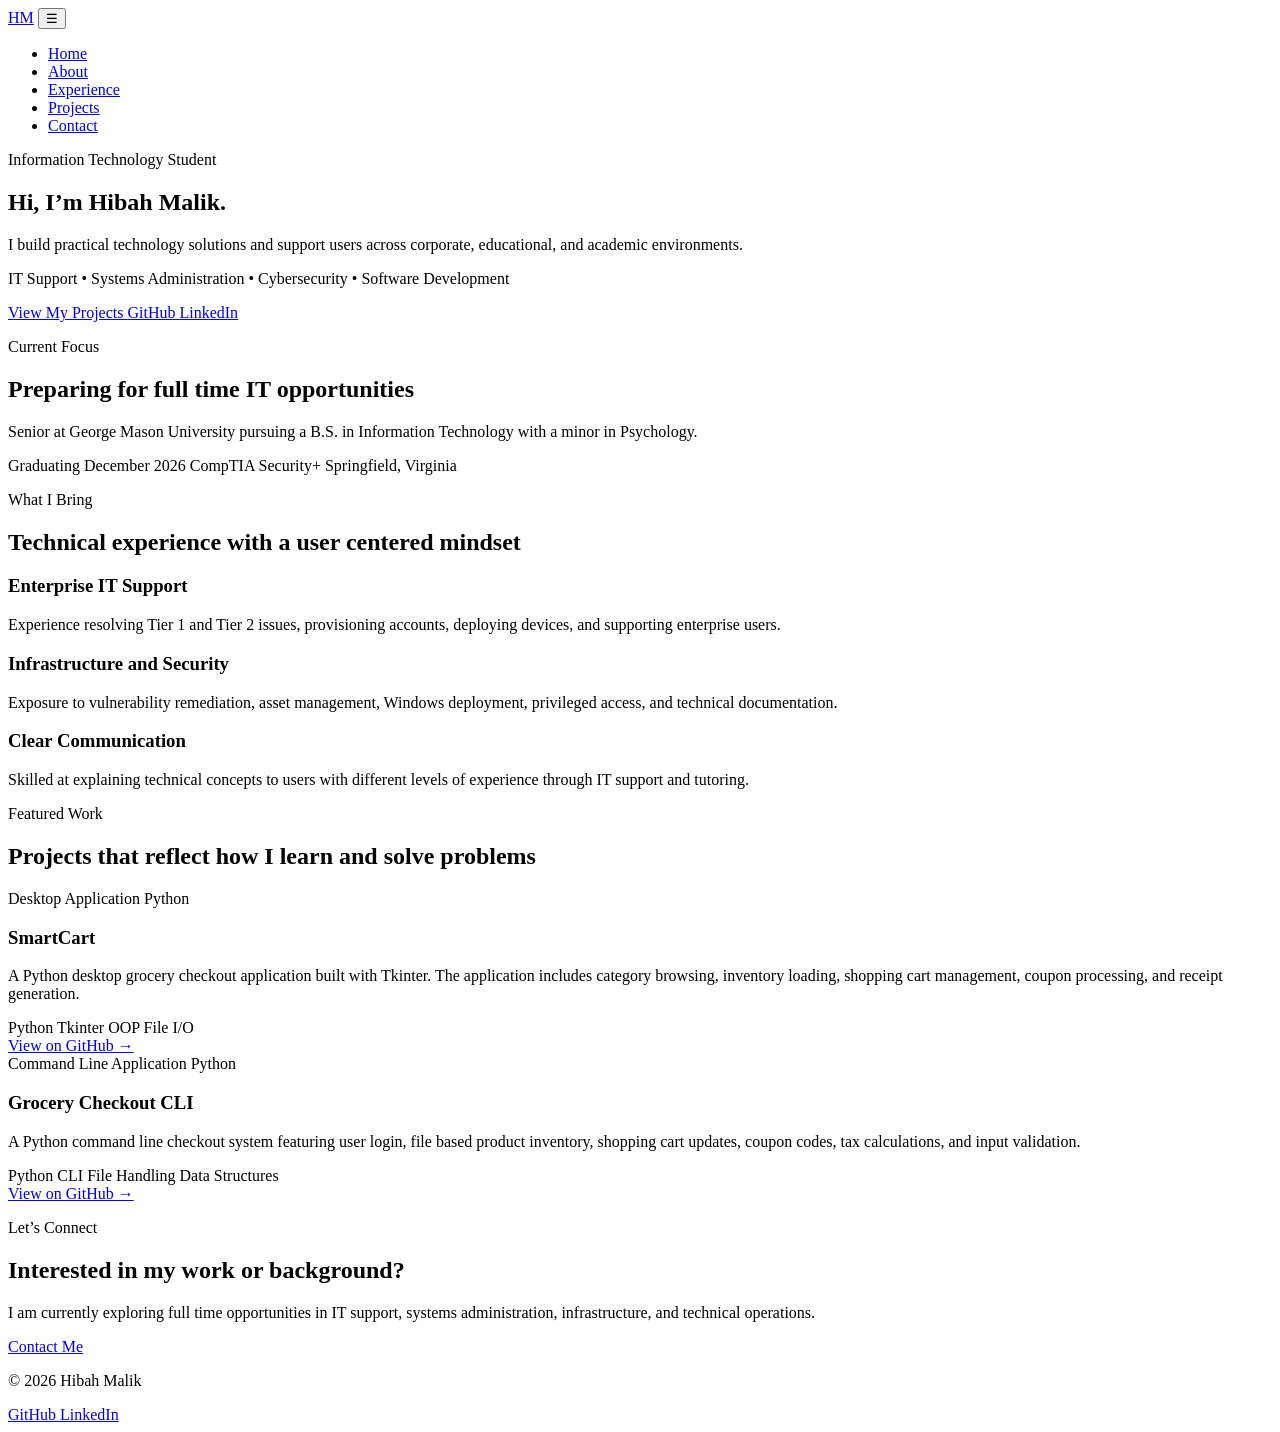
==== index.html @ ca3e83cf "Complete portfolio homepage" ====
<!DOCTYPE html>
<html lang="en">
<head>
  <meta charset="UTF-8">
  <meta name="viewport" content="width=device-width, initial-scale=1.0">

  <meta
    name="description"
    content="Hibah Malik's information technology portfolio featuring IT support, infrastructure, cybersecurity, and software development projects."
  >

  <title>Hibah Malik | IT Portfolio</title>

  <link rel="stylesheet" href="style.css">
</head>

<body>
  <header class="site-header">
    <nav class="navbar">
      <a class="logo" href="index.html">HM</a>

      <button
        class="menu-toggle"
        type="button"
        aria-label="Open navigation menu"
        aria-expanded="false"
      >
        ☰
      </button>

      <ul class="nav-links">
        <li><a class="active" href="index.html">Home</a></li>
        <li><a href="about.html">About</a></li>
        <li><a href="experience.html">Experience</a></li>
        <li><a href="projects.html">Projects</a></li>
        <li><a href="contact.html">Contact</a></li>
      </ul>
    </nav>
  </header>

  <main>
    <section class="hero">
      <div class="hero-content">
        <p class="eyebrow">Information Technology Student</p>

        <h1>Hi, I’m Hibah Malik.</h1>

        <p class="hero-summary">
          I build practical technology solutions and support users across
          corporate, educational, and academic environments.
        </p>

        <p class="hero-focus">
          IT Support • Systems Administration • Cybersecurity • Software Development
        </p>

        <div class="hero-actions">
          <a class="button primary-button" href="projects.html">
            View My Projects
          </a>

          <a
            class="button secondary-button"
            href="https://github.com/hibah-malik"
            target="_blank"
            rel="noopener noreferrer"
          >
            GitHub
          </a>

          <a
            class="button secondary-button"
            href="https://www.linkedin.com/in/hibahmalik"
            target="_blank"
            rel="noopener noreferrer"
          >
            LinkedIn
          </a>
        </div>
      </div>

      <div class="hero-card">
        <p class="card-label">Current Focus</p>

        <h2>Preparing for full time IT opportunities</h2>

        <p>
          Senior at George Mason University pursuing a B.S. in Information
          Technology with a minor in Psychology.
        </p>

        <div class="quick-details">
          <span>Graduating December 2026</span>
          <span>CompTIA Security+</span>
          <span>Springfield, Virginia</span>
        </div>
      </div>
    </section>

    <section class="section">
      <div class="section-heading">
        <p class="eyebrow">What I Bring</p>
        <h2>Technical experience with a user centered mindset</h2>
      </div>

      <div class="feature-grid">
        <article class="feature-card">
          <h3>Enterprise IT Support</h3>

          <p>
            Experience resolving Tier 1 and Tier 2 issues, provisioning
            accounts, deploying devices, and supporting enterprise users.
          </p>
        </article>

        <article class="feature-card">
          <h3>Infrastructure and Security</h3>

          <p>
            Exposure to vulnerability remediation, asset management, Windows
            deployment, privileged access, and technical documentation.
          </p>
        </article>

        <article class="feature-card">
          <h3>Clear Communication</h3>

          <p>
            Skilled at explaining technical concepts to users with different
            levels of experience through IT support and tutoring.
          </p>
        </article>
      </div>
    </section>

    <section class="section featured-projects-section">
      <div class="section-heading">
        <p class="eyebrow">Featured Work</p>

        <h2>Projects that reflect how I learn and solve problems</h2>
      </div>

      <div class="project-grid">
        <article class="project-card">
          <div class="project-card-header">
            <span class="project-type">Desktop Application</span>
            <span class="project-year">Python</span>
          </div>

          <h3>SmartCart</h3>

          <p>
            A Python desktop grocery checkout application built with Tkinter.
            The application includes category browsing, inventory loading,
            shopping cart management, coupon processing, and receipt generation.
          </p>

          <div class="project-tags">
            <span>Python</span>
            <span>Tkinter</span>
            <span>OOP</span>
            <span>File I/O</span>
          </div>

          <div class="project-links">
            <a
              class="text-link"
              href="https://github.com/hibah-malik/python-grocery-checkout-gui"
              target="_blank"
              rel="noopener noreferrer"
            >
              View on GitHub →
            </a>
          </div>
        </article>

        <article class="project-card">
          <div class="project-card-header">
            <span class="project-type">Command Line Application</span>
            <span class="project-year">Python</span>
          </div>

          <h3>Grocery Checkout CLI</h3>

          <p>
            A Python command line checkout system featuring user login,
            file based product inventory, shopping cart updates, coupon codes,
            tax calculations, and input validation.
          </p>

          <div class="project-tags">
            <span>Python</span>
            <span>CLI</span>
            <span>File Handling</span>
            <span>Data Structures</span>
          </div>

          <div class="project-links">
            <a
              class="text-link"
              href="https://github.com/hibah-malik/python-grocery-checkout"
              target="_blank"
              rel="noopener noreferrer"
            >
              View on GitHub →
            </a>
          </div>
        </article>
      </div>
    </section>

    <section class="section callout-section">
      <div>
        <p class="eyebrow">Let’s Connect</p>

        <h2>Interested in my work or background?</h2>

        <p>
          I am currently exploring full time opportunities in IT support,
          systems administration, infrastructure, and technical operations.
        </p>
      </div>

      <a class="button primary-button" href="contact.html">
        Contact Me
      </a>
    </section>
  </main>

  <footer class="site-footer">
    <p>© <span id="current-year"></span> Hibah Malik</p>

    <div class="footer-links">
      <a
        href="https://github.com/hibah-malik"
        target="_blank"
        rel="noopener noreferrer"
      >
        GitHub
      </a>

      <a
        href="https://www.linkedin.com/in/hibahmalik"
        target="_blank"
        rel="noopener noreferrer"
      >
        LinkedIn
      </a>
    </div>
  </footer>

  <script src="script.js"></script>
</body>
</html>
---- style.css ----
.project-grid {
  grid-template-columns: repeat(2, minmax(0, 1fr));
}

.project-links {
  display: flex;
  flex-wrap: wrap;
  gap: 18px;
}

@media (max-width: 900px) {
  .project-grid {
    grid-template-columns: 1fr;
  }
}
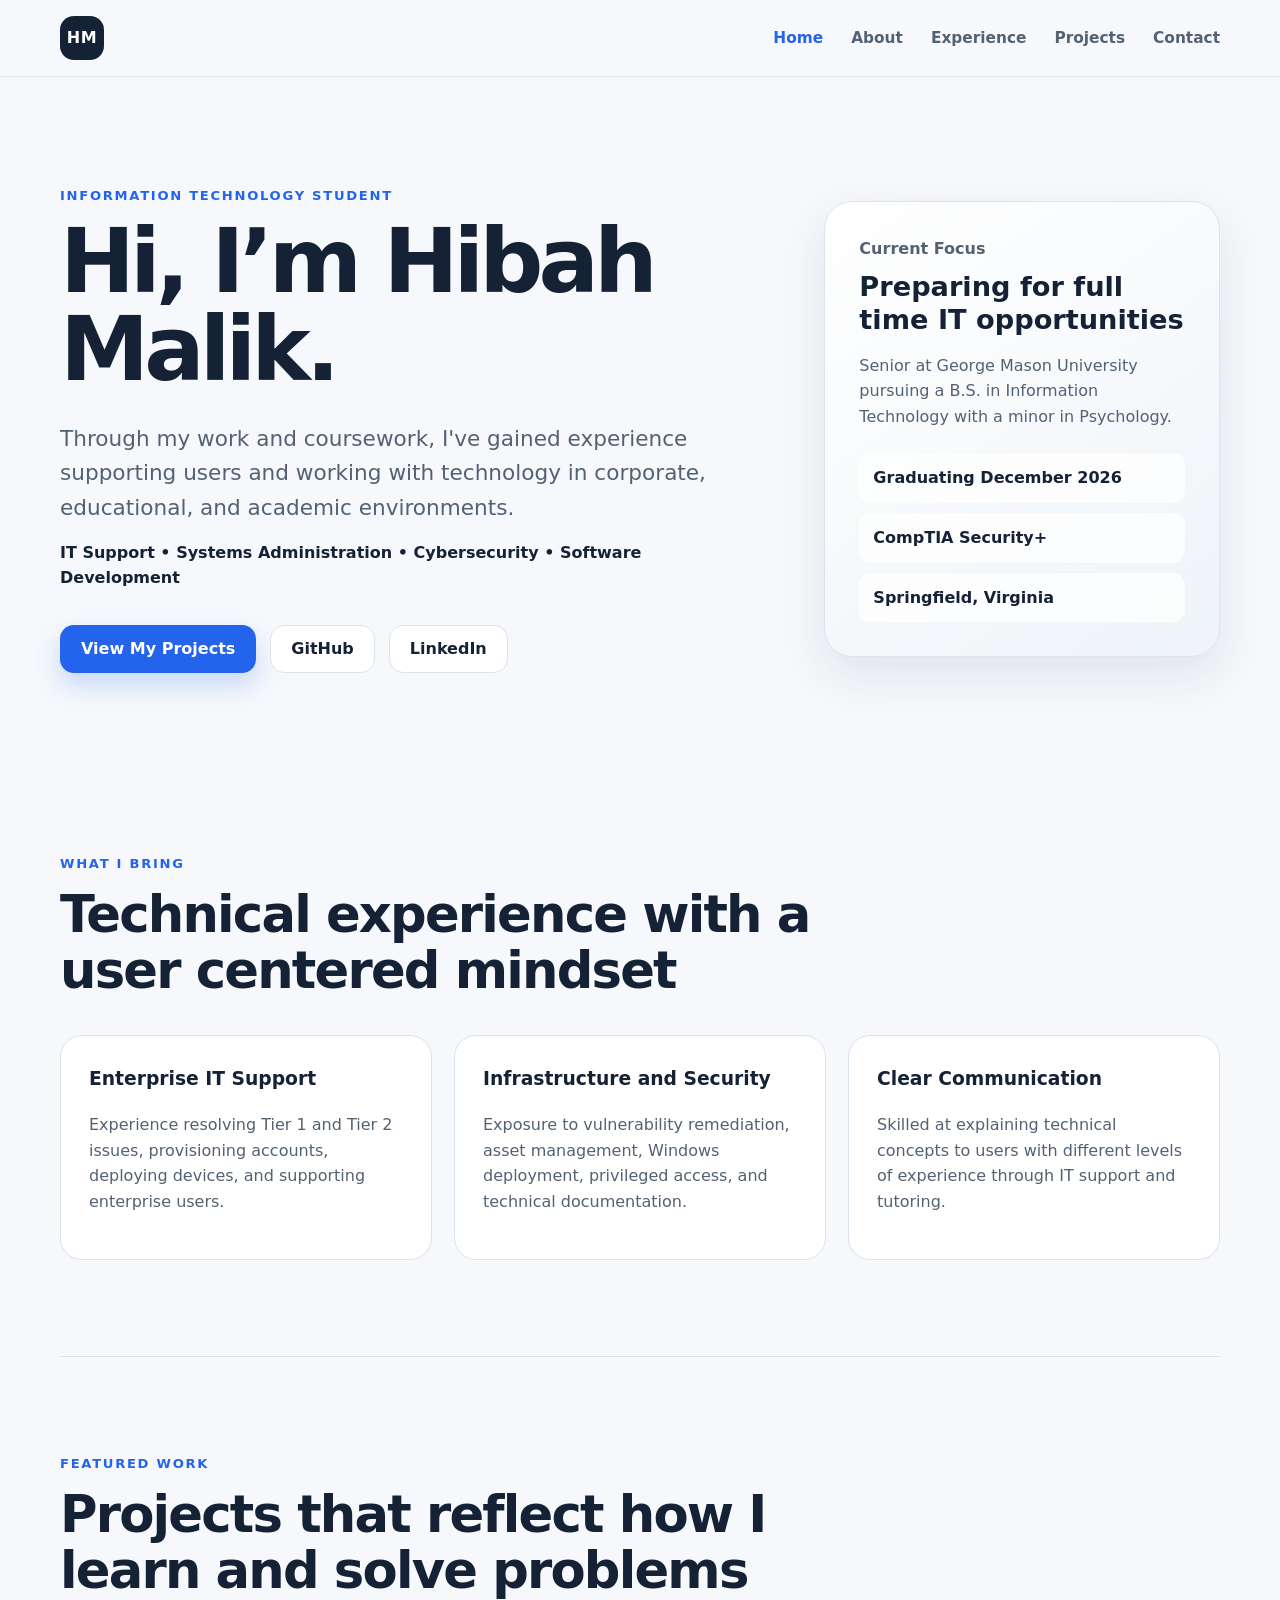
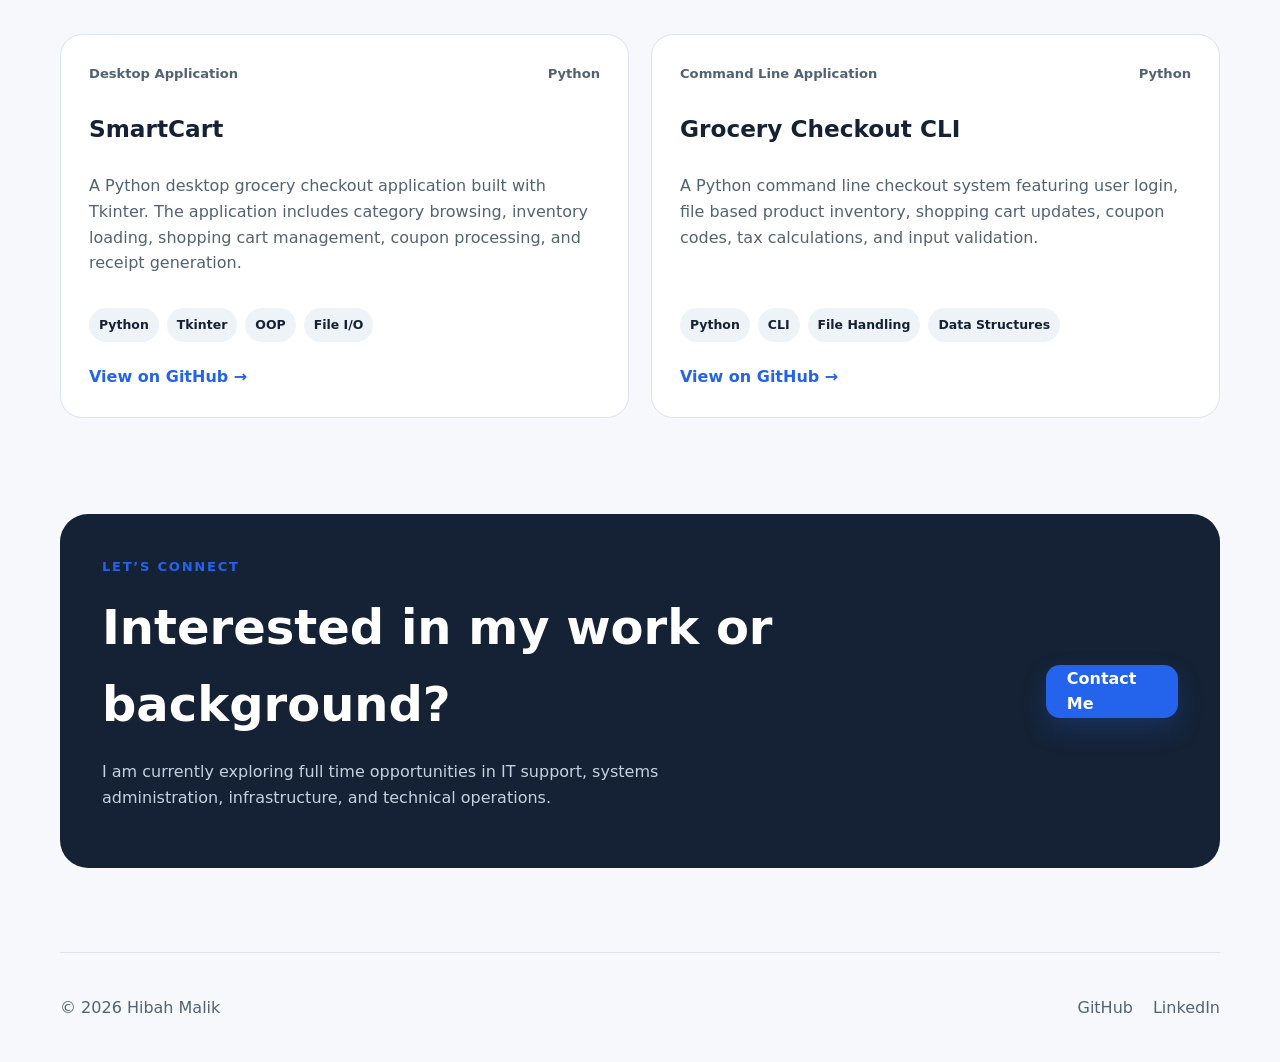
==== commit 789a00f4: "Add contact page" ====
--- a/index.html
+++ b/index.html
@@ -46,8 +46,7 @@
         <h1>Hi, I’m Hibah Malik.</h1>
 
         <p class="hero-summary">
-          I build practical technology solutions and support users across
-          corporate, educational, and academic environments.
+          Through my work and coursework, I've gained experience supporting users and working with technology in corporate, educational, and academic environments.
         </p>
 
         <p class="hero-focus">
--- a/style.css
+++ b/style.css
@@ -1,5 +1,333 @@
+:root {
+  --background: #f6f8fb;
+  --surface: #ffffff;
+  --surface-soft: #eef3f8;
+  --text-primary: #152235;
+  --text-secondary: #536273;
+  --accent: #2463eb;
+  --accent-dark: #1749b8;
+  --border: #dbe3ec;
+  --shadow: 0 18px 45px rgba(31, 50, 81, 0.1);
+  --max-width: 1160px;
+}
+
+* {
+  box-sizing: border-box;
+}
+
+html {
+  scroll-behavior: smooth;
+}
+
+body {
+  margin: 0;
+  background: var(--background);
+  color: var(--text-primary);
+  font-family:
+    Inter,
+    ui-sans-serif,
+    system-ui,
+    -apple-system,
+    BlinkMacSystemFont,
+    "Segoe UI",
+    sans-serif;
+  line-height: 1.6;
+}
+
+a {
+  color: inherit;
+  text-decoration: none;
+}
+
+button,
+a {
+  -webkit-tap-highlight-color: transparent;
+}
+
+.site-header {
+  position: sticky;
+  top: 0;
+  z-index: 1000;
+  background: rgba(246, 248, 251, 0.94);
+  border-bottom: 1px solid rgba(219, 227, 236, 0.8);
+  backdrop-filter: blur(16px);
+}
+
+.navbar {
+  width: min(100% - 32px, var(--max-width));
+  min-height: 76px;
+  margin: 0 auto;
+  display: flex;
+  align-items: center;
+  justify-content: space-between;
+}
+
+.logo {
+  width: 44px;
+  height: 44px;
+  border-radius: 14px;
+  display: grid;
+  place-items: center;
+  background: var(--text-primary);
+  color: white;
+  font-weight: 800;
+  letter-spacing: 0.04em;
+}
+
+.nav-links {
+  display: flex;
+  align-items: center;
+  gap: 28px;
+  margin: 0;
+  padding: 0;
+  list-style: none;
+}
+
+.nav-links a {
+  color: var(--text-secondary);
+  font-size: 0.96rem;
+  font-weight: 650;
+}
+
+.nav-links a:hover,
+.nav-links a.active {
+  color: var(--accent);
+}
+
+.menu-toggle {
+  display: none;
+  border: 0;
+  background: transparent;
+  color: var(--text-primary);
+  font-size: 1.6rem;
+  cursor: pointer;
+}
+
+main {
+  width: min(100% - 32px, var(--max-width));
+  margin: 0 auto;
+}
+
+.hero {
+  min-height: 680px;
+  padding: 96px 0 72px;
+  display: grid;
+  grid-template-columns: minmax(0, 1.4fr) minmax(300px, 0.8fr);
+  align-items: center;
+  gap: 72px;
+}
+
+.eyebrow {
+  margin: 0 0 12px;
+  color: var(--accent);
+  font-size: 0.82rem;
+  font-weight: 800;
+  letter-spacing: 0.13em;
+  text-transform: uppercase;
+}
+
+.hero h1 {
+  max-width: 780px;
+  margin: 0;
+  font-size: clamp(3rem, 7vw, 5.8rem);
+  line-height: 0.98;
+  letter-spacing: -0.055em;
+}
+
+.hero-summary {
+  max-width: 720px;
+  margin: 28px 0 14px;
+  color: var(--text-secondary);
+  font-size: clamp(1.12rem, 2vw, 1.35rem);
+}
+
+.hero-focus {
+  margin: 0;
+  color: var(--text-primary);
+  font-weight: 700;
+}
+
+.hero-actions {
+  margin-top: 34px;
+  display: flex;
+  flex-wrap: wrap;
+  gap: 14px;
+}
+
+.button {
+  min-height: 48px;
+  padding: 0 20px;
+  border: 1px solid transparent;
+  border-radius: 14px;
+  display: inline-flex;
+  align-items: center;
+  justify-content: center;
+  font-weight: 750;
+  transition:
+    transform 180ms ease,
+    box-shadow 180ms ease,
+    background 180ms ease;
+}
+
+.button:hover {
+  transform: translateY(-2px);
+}
+
+.primary-button {
+  background: var(--accent);
+  color: white;
+  box-shadow: 0 12px 26px rgba(36, 99, 235, 0.22);
+}
+
+.primary-button:hover {
+  background: var(--accent-dark);
+}
+
+.secondary-button {
+  background: var(--surface);
+  border-color: var(--border);
+}
+
+.secondary-button:hover {
+  box-shadow: var(--shadow);
+}
+
+.hero-card {
+  padding: 34px;
+  border: 1px solid var(--border);
+  border-radius: 28px;
+  background:
+    linear-gradient(145deg, rgba(255, 255, 255, 0.96), rgba(238, 243, 248, 0.96));
+  box-shadow: var(--shadow);
+}
+
+.card-label {
+  margin: 0 0 10px;
+  color: var(--accent);
+  font-weight: 800;
+}
+
+.hero-card h2 {
+  margin: 0;
+  font-size: 1.7rem;
+  line-height: 1.2;
+}
+
+.hero-card p {
+  color: var(--text-secondary);
+}
+
+.quick-details {
+  margin-top: 24px;
+  display: grid;
+  gap: 10px;
+}
+
+.quick-details span {
+  padding: 12px 14px;
+  border-radius: 12px;
+  background: rgba(255, 255, 255, 0.78);
+  color: var(--text-primary);
+  font-weight: 650;
+}
+
+.section {
+  padding: 96px 0;
+}
+
+.section-heading {
+  max-width: 760px;
+  margin-bottom: 36px;
+}
+
+.section-heading h2 {
+  margin: 0;
+  font-size: clamp(2rem, 4vw, 3.5rem);
+  line-height: 1.1;
+  letter-spacing: -0.035em;
+}
+
+.feature-grid {
+  display: grid;
+  grid-template-columns: repeat(3, minmax(0, 1fr));
+  gap: 22px;
+}
+
 .project-grid {
+  display: grid;
   grid-template-columns: repeat(2, minmax(0, 1fr));
+  gap: 22px;
+}
+
+.feature-card,
+.project-card {
+  padding: 28px;
+  border: 1px solid var(--border);
+  border-radius: 22px;
+  background: var(--surface);
+}
+
+.feature-card h3,
+.project-card h3 {
+  margin-top: 0;
+}
+
+.feature-card p,
+.project-card p {
+  color: var(--text-secondary);
+}
+
+.featured-projects-section {
+  border-top: 1px solid var(--border);
+}
+
+.project-card {
+  display: flex;
+  flex-direction: column;
+  transition:
+    transform 180ms ease,
+    box-shadow 180ms ease;
+}
+
+.project-card:hover {
+  transform: translateY(-5px);
+  box-shadow: var(--shadow);
+}
+
+.project-card-header {
+  display: flex;
+  align-items: center;
+  justify-content: space-between;
+  gap: 12px;
+}
+
+.project-type,
+.project-year {
+  color: var(--text-secondary);
+  font-size: 0.82rem;
+  font-weight: 750;
+}
+
+.project-card h3 {
+  margin: 26px 0 10px;
+  font-size: 1.45rem;
+}
+
+.project-tags {
+  margin: auto 0 22px;
+  padding-top: 16px;
+  display: flex;
+  flex-wrap: wrap;
+  gap: 8px;
+}
+
+.project-tags span {
+  padding: 7px 10px;
+  border-radius: 999px;
+  background: var(--surface-soft);
+  color: var(--text-primary);
+  font-size: 0.78rem;
+  font-weight: 750;
 }
 
 .project-links {
@@ -8,8 +336,309 @@
   gap: 18px;
 }
 
+.text-link {
+  color: var(--accent);
+  font-weight: 800;
+}
+
+.section-action {
+  margin-top: 32px;
+}
+
+.callout-section {
+  margin-bottom: 84px;
+  padding: 42px;
+  border-radius: 28px;
+  display: flex;
+  align-items: center;
+  justify-content: space-between;
+  gap: 28px;
+  background: var(--text-primary);
+  color: white;
+}
+
+.callout-section h2 {
+  margin: 0;
+  font-size: clamp(1.8rem, 4vw, 3rem);
+}
+
+.callout-section p:not(.eyebrow) {
+  max-width: 680px;
+  color: #c5d1df;
+}
+
+.site-footer {
+  width: min(100% - 32px, var(--max-width));
+  min-height: 110px;
+  margin: 0 auto;
+  border-top: 1px solid var(--border);
+  display: flex;
+  align-items: center;
+  justify-content: space-between;
+  gap: 20px;
+  color: var(--text-secondary);
+}
+
+.footer-links {
+  display: flex;
+  gap: 20px;
+}
+
+.footer-links a:hover {
+  color: var(--accent);
+}
+
+/* Contact Page */
+
+.contact-hero {
+  max-width: 850px;
+  padding: 110px 0 72px;
+}
+
+.contact-hero h1 {
+  margin: 0;
+  font-size: clamp(3.2rem, 8vw, 6rem);
+  line-height: 1;
+  letter-spacing: -0.055em;
+}
+
+.contact-intro {
+  max-width: 680px;
+  margin: 26px 0 0;
+  color: var(--text-secondary);
+  font-size: clamp(1.15rem, 2vw, 1.4rem);
+}
+
+.contact-section {
+  padding: 72px 0;
+  border-top: 1px solid var(--border);
+}
+
+.contact-grid {
+  display: grid;
+  grid-template-columns: repeat(2, minmax(0, 1fr));
+  gap: 22px;
+}
+
+.contact-card {
+  min-height: 280px;
+  padding: 30px;
+  border: 1px solid var(--border);
+  border-radius: 22px;
+  display: flex;
+  align-items: flex-start;
+  flex-direction: column;
+  background: var(--surface);
+  transition:
+    transform 180ms ease,
+    box-shadow 180ms ease,
+    border-color 180ms ease;
+}
+
+.contact-card:hover {
+  transform: translateY(-5px);
+  border-color: rgba(36, 99, 235, 0.32);
+  box-shadow: var(--shadow);
+}
+
+.contact-icon {
+  min-width: 48px;
+  height: 48px;
+  padding: 0 12px;
+  border-radius: 14px;
+  display: inline-grid;
+  place-items: center;
+  background: var(--surface-soft);
+  color: var(--accent);
+  font-size: 1rem;
+  font-weight: 850;
+}
+
+.contact-card h3 {
+  margin: 24px 0 8px;
+  font-size: 1.45rem;
+}
+
+.contact-card p {
+  margin: 0 0 24px;
+  color: var(--text-secondary);
+}
+
+.contact-card .text-link {
+  margin-top: auto;
+}
+
+.resume-callout {
+  margin: 54px 0;
+  padding: 42px;
+  border-radius: 28px;
+  display: flex;
+  align-items: center;
+  justify-content: space-between;
+  gap: 34px;
+  background: var(--text-primary);
+  color: white;
+}
+
+.resume-callout h2 {
+  margin: 0;
+  font-size: clamp(1.8rem, 4vw, 3rem);
+  line-height: 1.15;
+}
+
+.resume-callout p:not(.eyebrow) {
+  margin-bottom: 0;
+  color: #c5d1df;
+}
+
+.tag-list {
+  display: flex;
+  flex-wrap: wrap;
+  gap: 12px;
+}
+
+.tag-list span {
+  padding: 11px 15px;
+  border: 1px solid var(--border);
+  border-radius: 999px;
+  background: var(--surface);
+  color: var(--text-primary);
+  font-size: 0.92rem;
+  font-weight: 700;
+}
+
+.focus-section {
+  padding-bottom: 96px;
+}
+
+.contact-thank-you {
+  margin-bottom: 84px;
+  padding: 48px;
+  border: 1px solid var(--border);
+  border-radius: 28px;
+  background:
+    linear-gradient(
+      145deg,
+      rgba(255, 255, 255, 0.98),
+      rgba(238, 243, 248, 0.96)
+    );
+}
+
+.contact-thank-you h2 {
+  max-width: 760px;
+  margin: 0;
+  font-size: clamp(2rem, 4vw, 3.5rem);
+  line-height: 1.12;
+  letter-spacing: -0.035em;
+}
+
+.contact-thank-you p:not(.eyebrow) {
+  max-width: 760px;
+  margin: 20px 0 28px;
+  color: var(--text-secondary);
+  font-size: 1.05rem;
+}
+
 @media (max-width: 900px) {
+  .hero {
+    grid-template-columns: 1fr;
+    gap: 46px;
+  }
+
+  .feature-grid,
   .project-grid {
     grid-template-columns: 1fr;
   }
+
+  .callout-section {
+    align-items: flex-start;
+    flex-direction: column;
+  }
+}
+
+@media (max-width: 720px) {
+  .navbar {
+    min-height: 68px;
+  }
+
+  .menu-toggle {
+    display: block;
+  }
+
+  .nav-links {
+    position: absolute;
+    top: 68px;
+    right: 16px;
+    left: 16px;
+    padding: 18px;
+    border: 1px solid var(--border);
+    border-radius: 18px;
+    display: none;
+    align-items: stretch;
+    flex-direction: column;
+    gap: 4px;
+    background: var(--surface);
+    box-shadow: var(--shadow);
+  }
+
+  .nav-links.open {
+    display: flex;
+  }
+
+  .nav-links a {
+    padding: 12px;
+    border-radius: 10px;
+  }
+
+  .nav-links a:hover {
+    background: var(--surface-soft);
+  }
+
+  .hero {
+    min-height: auto;
+    padding-top: 72px;
+  }
+
+  .hero-actions {
+    align-items: stretch;
+    flex-direction: column;
+  }
+
+  .button {
+    width: 100%;
+  }
+
+  .site-footer {
+    padding: 30px 0;
+    align-items: flex-start;
+    flex-direction: column;
+  }
+}
+
+@media (max-width: 720px) {
+  .contact-hero {
+    padding: 72px 0 54px;
+  }
+
+  .contact-grid {
+    grid-template-columns: 1fr;
+  }
+
+  .contact-card {
+    min-height: 250px;
+  }
+
+  .resume-callout {
+    padding: 32px 24px;
+    align-items: flex-start;
+    flex-direction: column;
+  }
+
+  .resume-callout .button {
+    width: 100%;
+  }
+
+  .contact-thank-you {
+    padding: 32px 24px;
+  }
 }
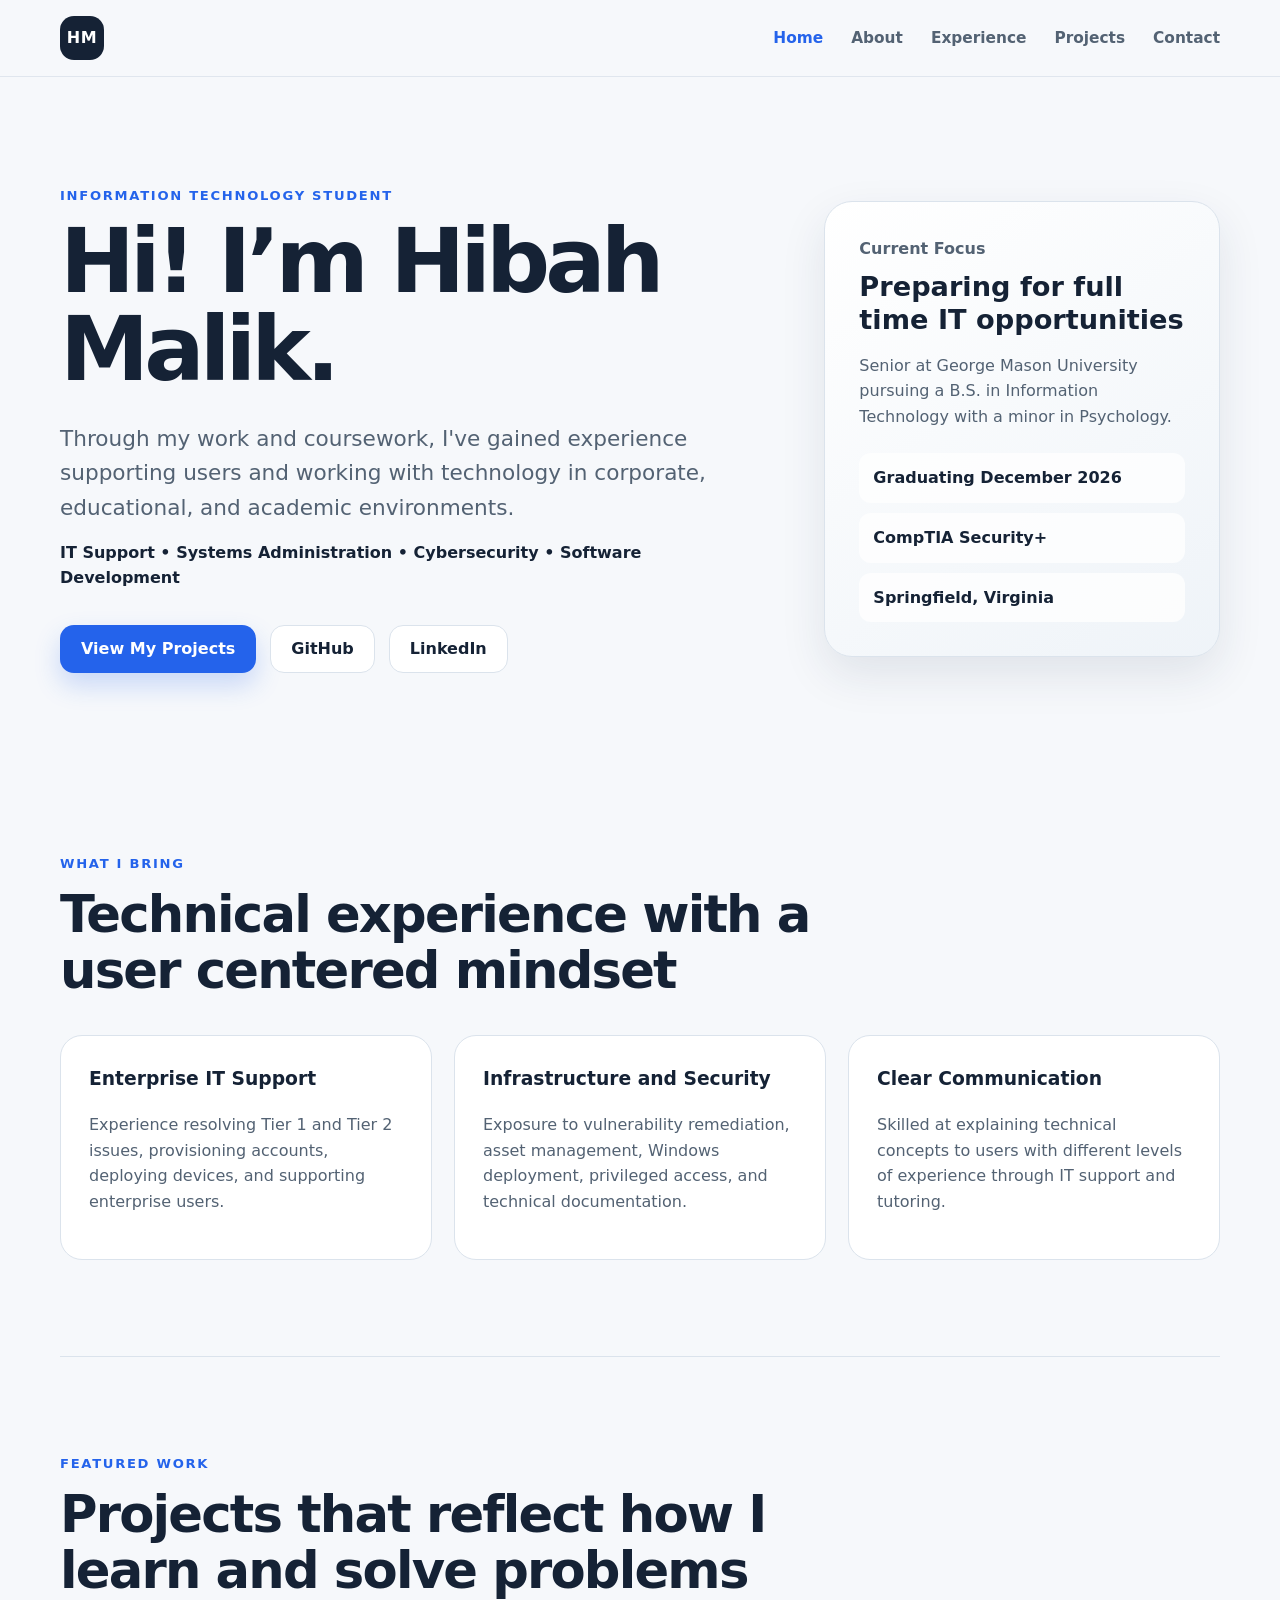
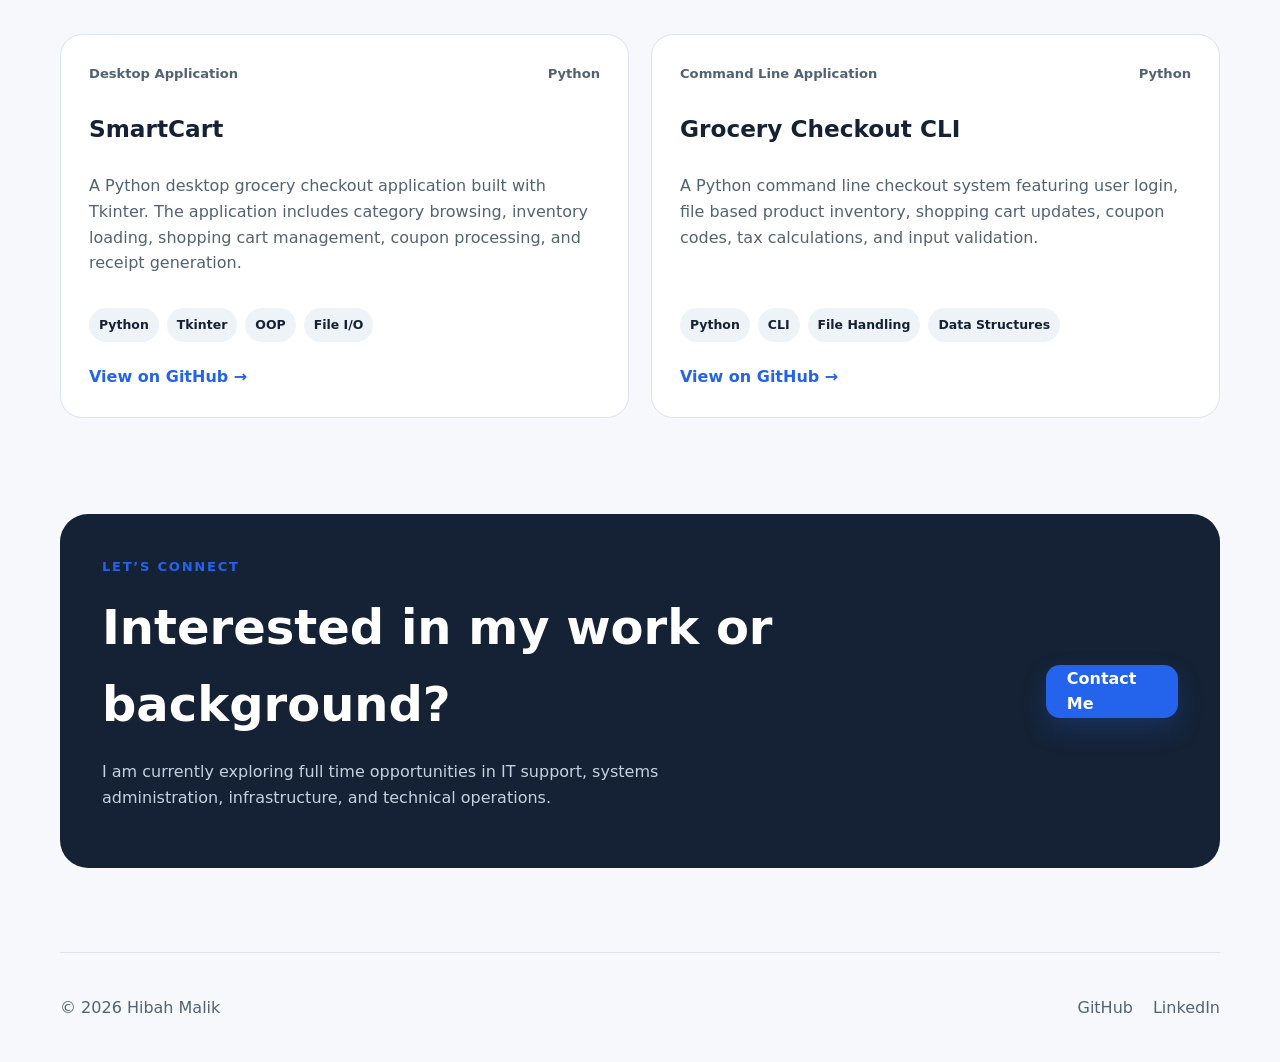
==== commit e3504cc3: "Update homepage and contact page" ====
--- a/index.html
+++ b/index.html
@@ -43,7 +43,7 @@
       <div class="hero-content">
         <p class="eyebrow">Information Technology Student</p>
 
-        <h1>Hi, I’m Hibah Malik.</h1>
+        <h1>Hi! I’m Hibah Malik.</h1>
 
         <p class="hero-summary">
           Through my work and coursework, I've gained experience supporting users and working with technology in corporate, educational, and academic environments.
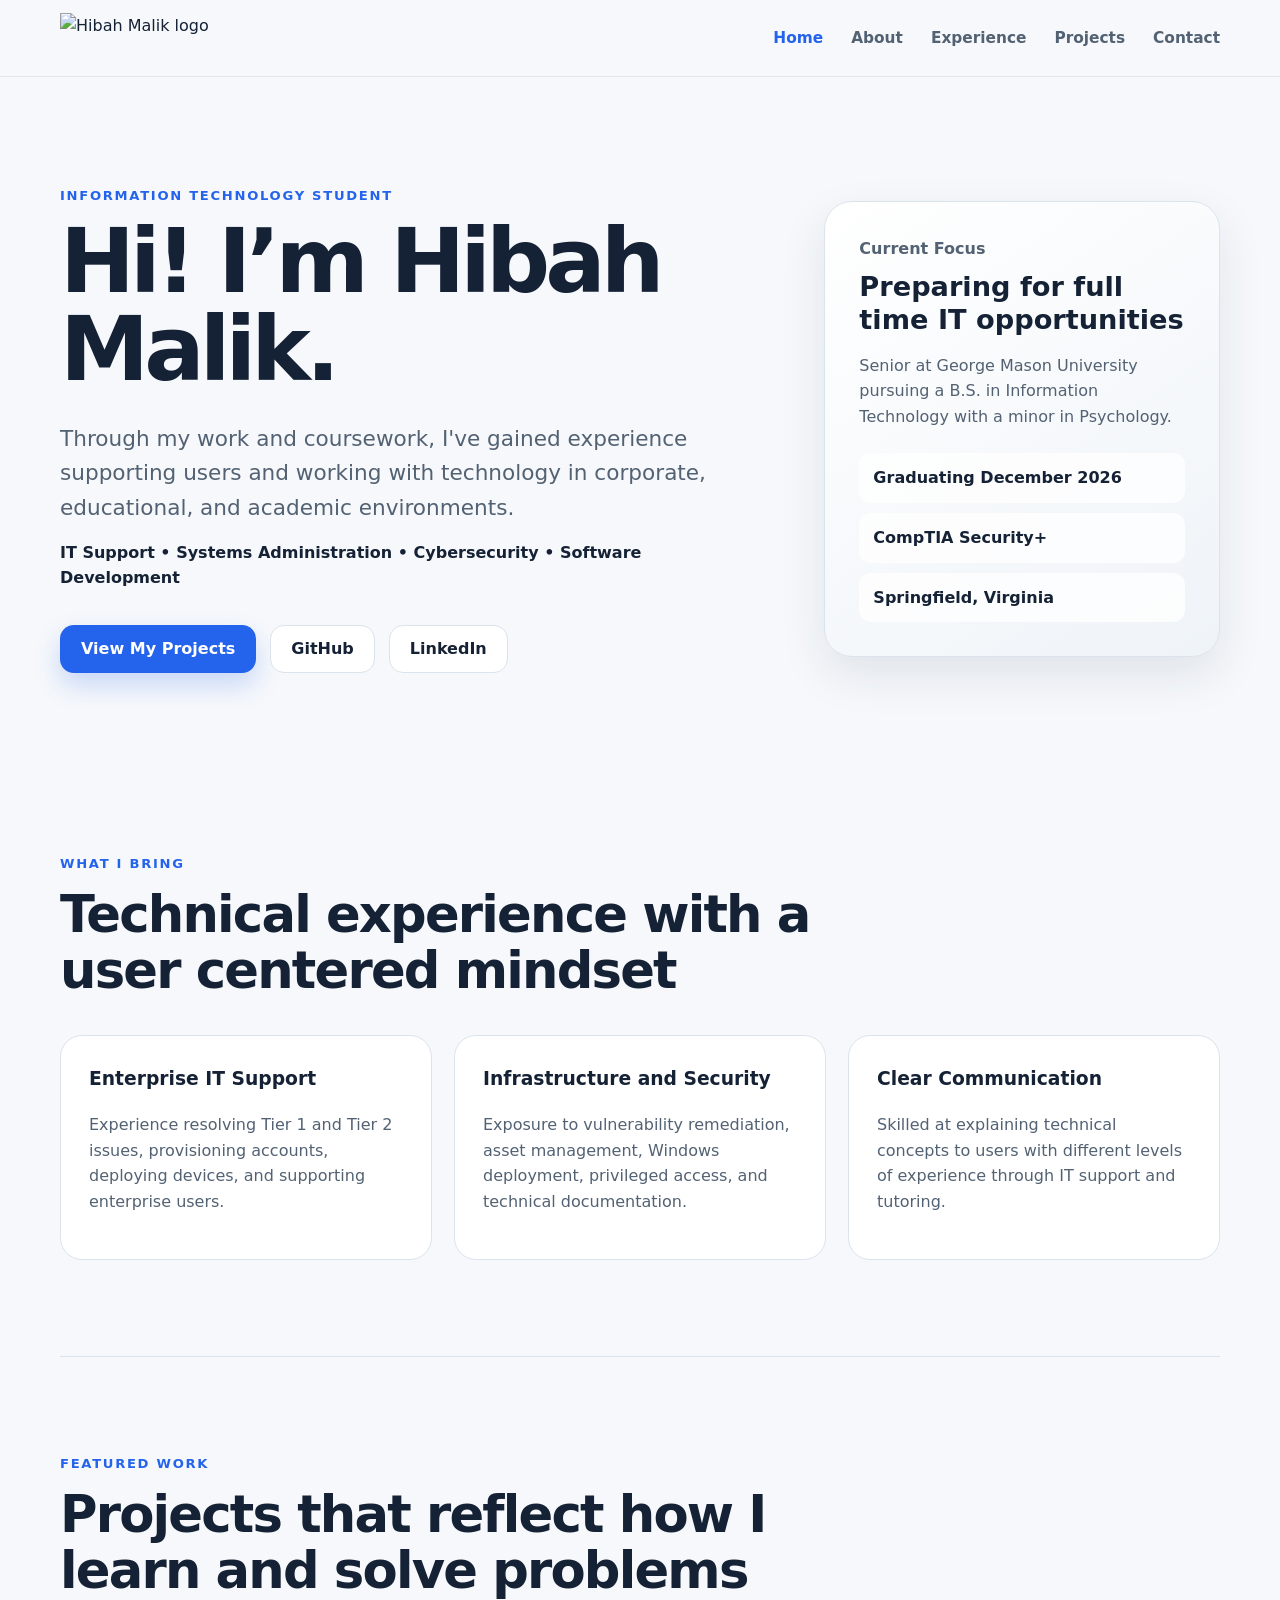
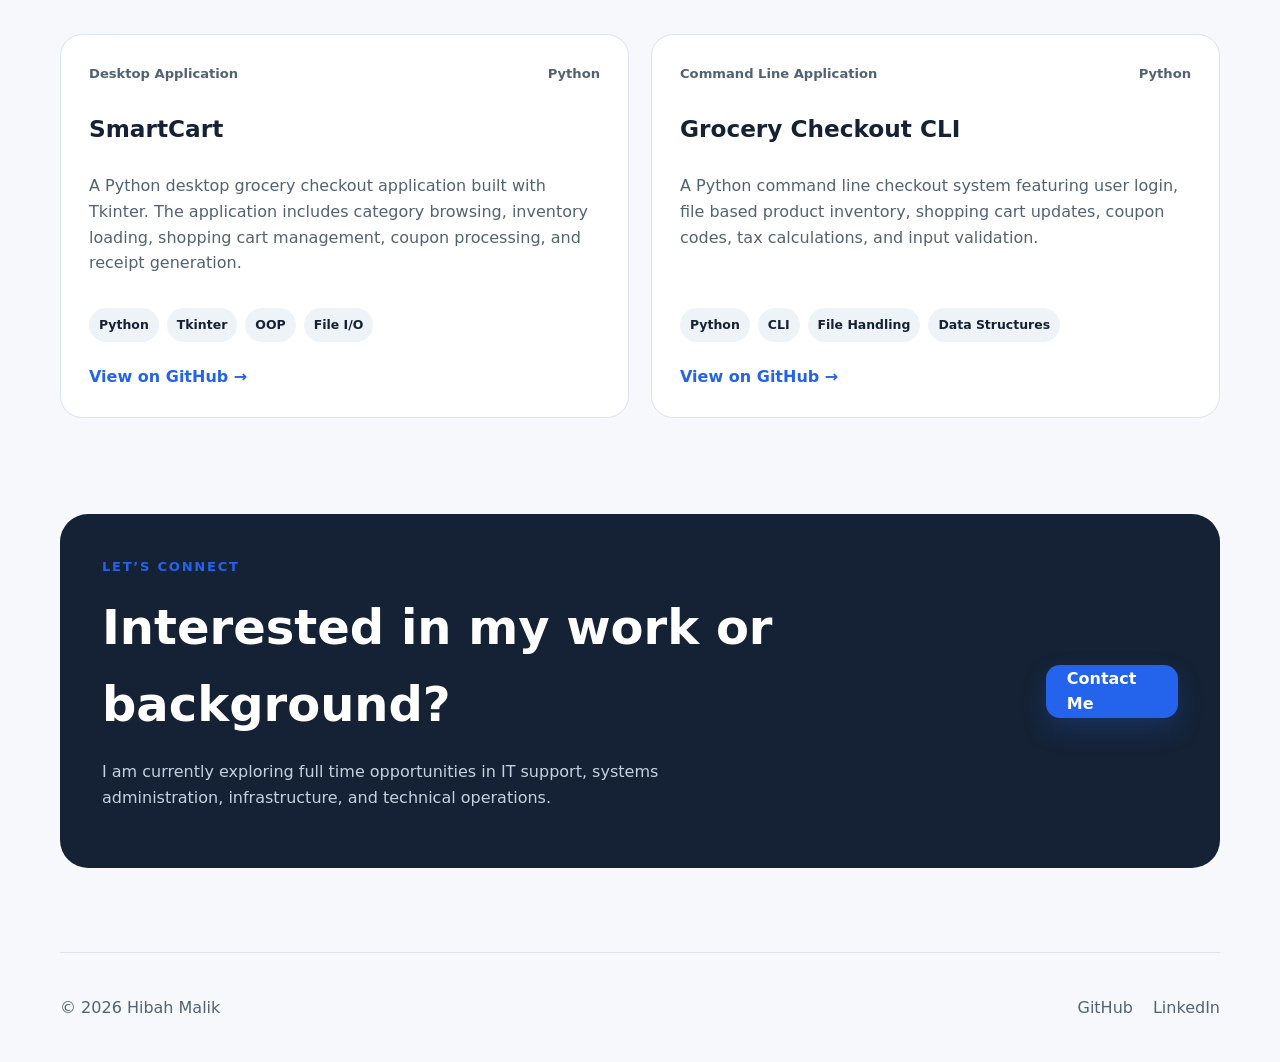
==== commit 2eae418e: "Update portfolio logo and styling" ====
--- a/index.html
+++ b/index.html
@@ -17,7 +17,9 @@
 <body>
   <header class="site-header">
     <nav class="navbar">
-      <a class="logo" href="index.html">HM</a>
+      <a href="index.html" class="logo">
+    <img src="assets/images/logo.JPG" alt="Hibah Malik logo">
+</a>
 
       <button
         class="menu-toggle"
--- a/style.css
+++ b/style.css
@@ -63,15 +63,19 @@
 }
 
 .logo {
-  width: 44px;
-  height: 44px;
-  border-radius: 14px;
-  display: grid;
-  place-items: center;
-  background: var(--text-primary);
-  color: white;
-  font-weight: 800;
-  letter-spacing: 0.04em;
+    display: flex;
+    align-items: center;
+}
+
+.logo img {
+    height: 50px;      
+    width: auto;
+    display: block;
+    transition: transform 0.25s ease;
+}
+
+.logo:hover img {
+    transform: scale(1.05);
 }
 
 .nav-links {
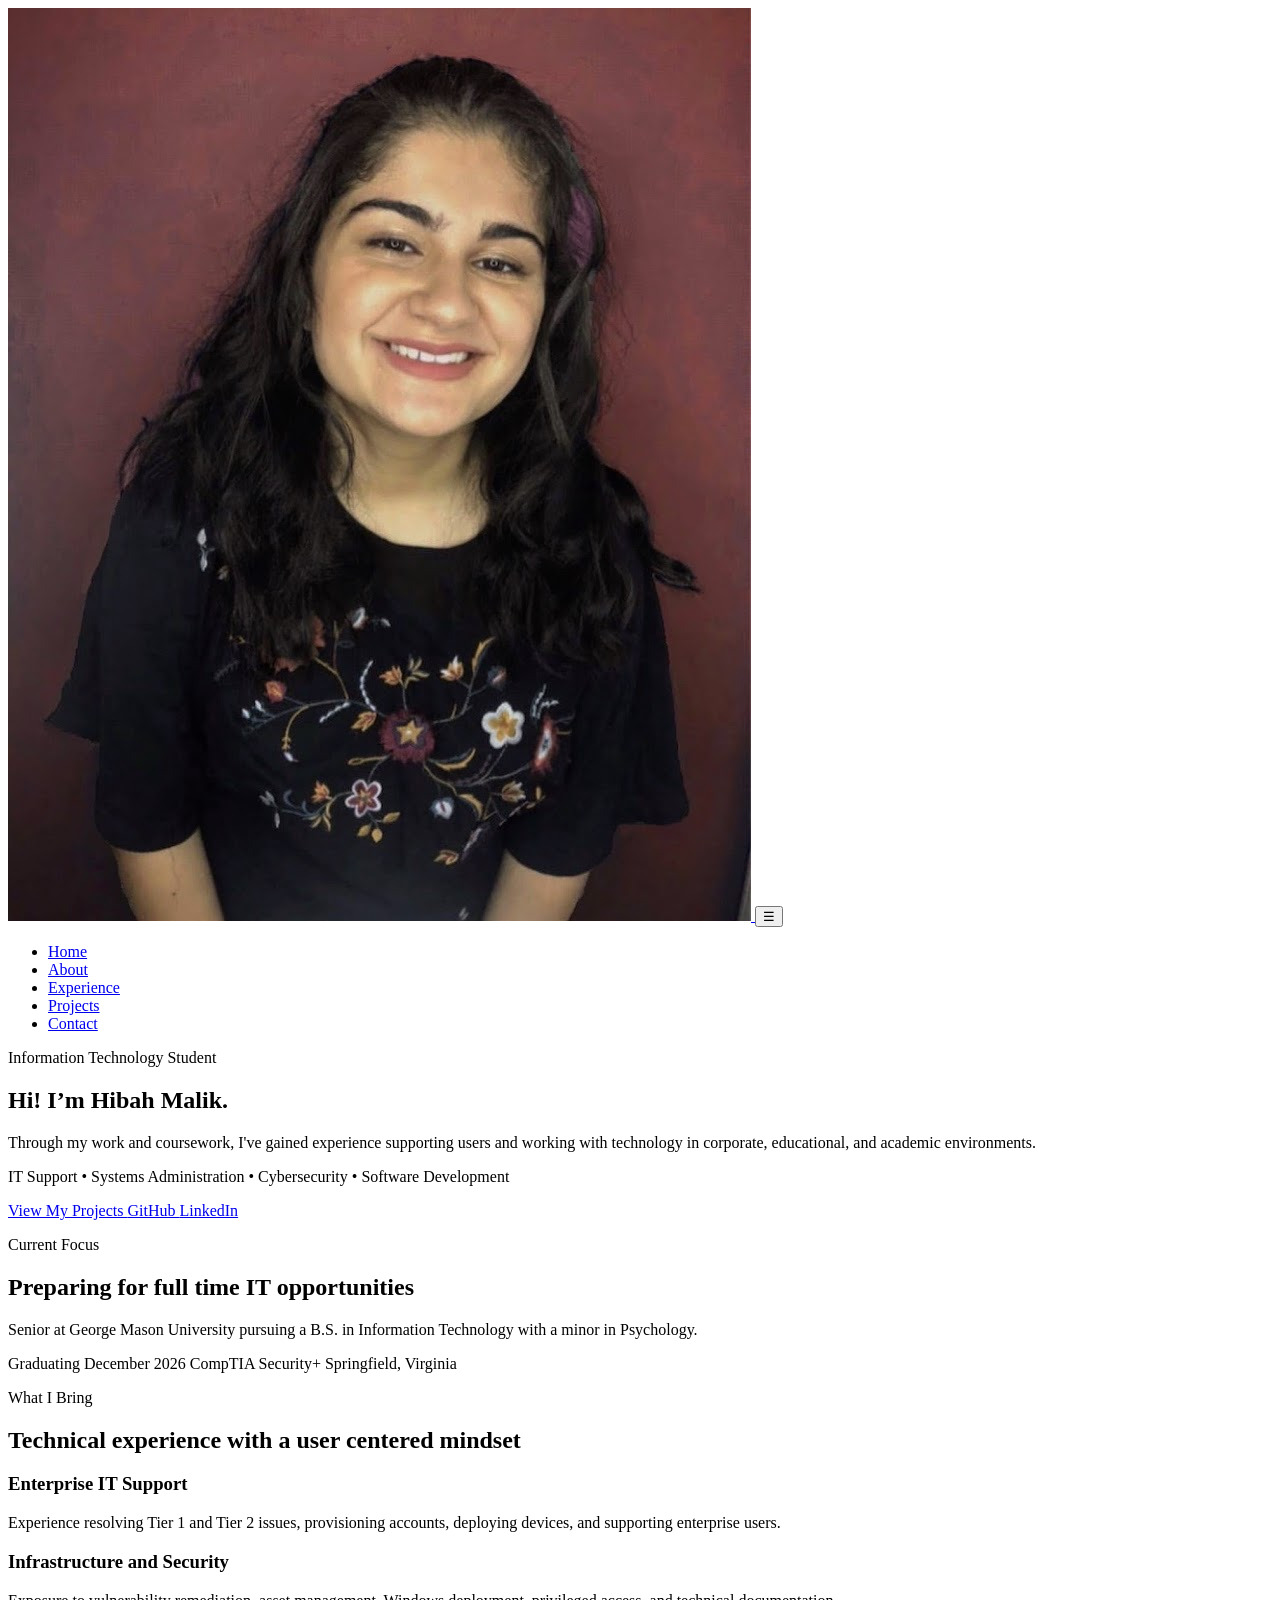
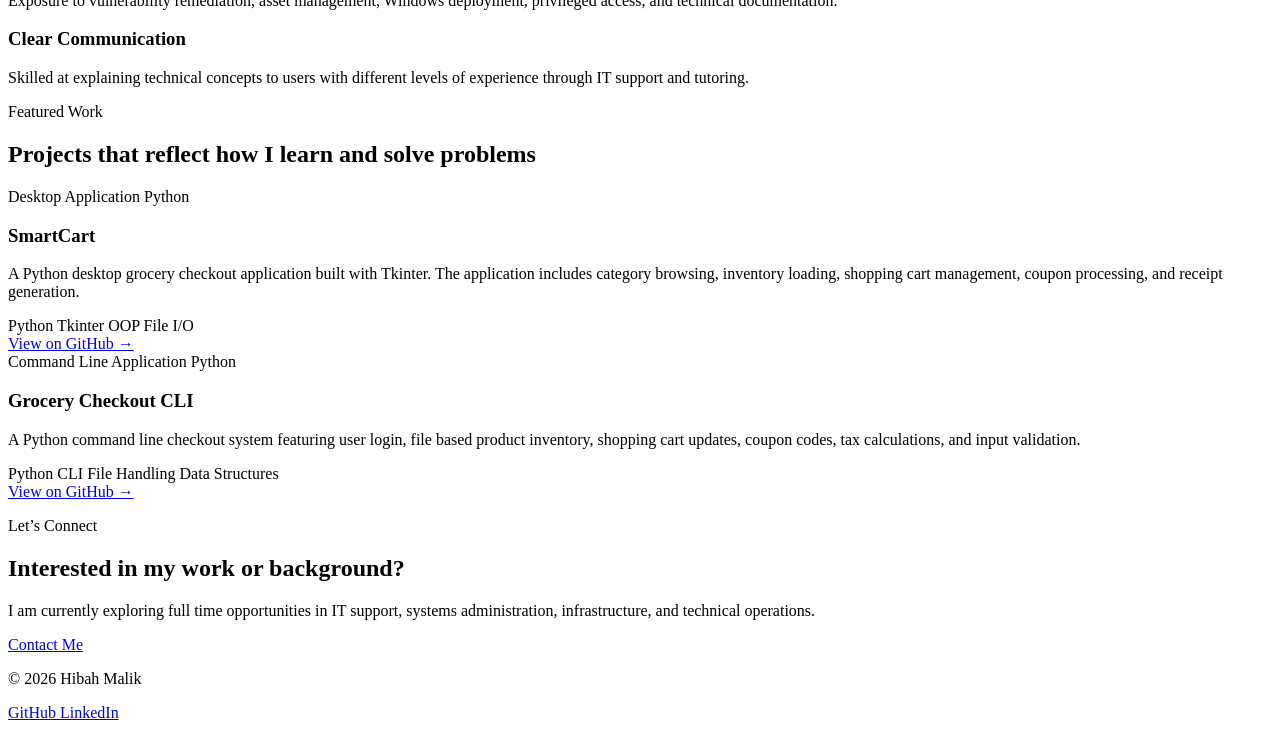
==== commit 3ea8410c: "Update contact and index page" ====
--- a/index.html
+++ b/index.html
@@ -10,6 +10,11 @@
   >
 
   <title>Hibah Malik | IT Portfolio</title>
+
+      <link
+        rel="icon"
+        type="image/jpeg"
+        href="assets/images/logo.JPG"
 
   <link rel="stylesheet" href="style.css">
 </head>
--- a/style.css
+++ b/style.css
@@ -1,15 +1,29 @@
+/* ========================================
+   SITE VARIABLES
+======================================== */
+
 :root {
   --background: #f6f8fb;
   --surface: #ffffff;
   --surface-soft: #eef3f8;
+
   --text-primary: #152235;
   --text-secondary: #536273;
+
   --accent: #2463eb;
   --accent-dark: #1749b8;
+
   --border: #dbe3ec;
+
   --shadow: 0 18px 45px rgba(31, 50, 81, 0.1);
+
   --max-width: 1160px;
 }
+
+
+/* ========================================
+   GLOBAL
+======================================== */
 
 * {
   box-sizing: border-box;
@@ -23,6 +37,7 @@
   margin: 0;
   background: var(--background);
   color: var(--text-primary);
+
   font-family:
     Inter,
     ui-sans-serif,
@@ -31,7 +46,12 @@
     BlinkMacSystemFont,
     "Segoe UI",
     sans-serif;
+
   line-height: 1.6;
+
+  display: block;
+  visibility: visible;
+  opacity: 1;
 }
 
 a {
@@ -39,51 +59,92 @@
   text-decoration: none;
 }
 
+img {
+  max-width: 100%;
+}
+
 button,
 a {
   -webkit-tap-highlight-color: transparent;
 }
+
+
+/* ========================================
+   NAVIGATION
+======================================== */
 
 .site-header {
   position: sticky;
   top: 0;
   z-index: 1000;
+
   background: rgba(246, 248, 251, 0.94);
+
   border-bottom: 1px solid rgba(219, 227, 236, 0.8);
+
   backdrop-filter: blur(16px);
+
+  display: block;
+  visibility: visible;
+  opacity: 1;
 }
 
 .navbar {
-  width: min(100% - 32px, var(--max-width));
+  width: min(calc(100% - 32px), var(--max-width));
   min-height: 76px;
   margin: 0 auto;
+
   display: flex;
   align-items: center;
   justify-content: space-between;
 }
 
+
+/* Logo */
+
 .logo {
-    display: flex;
-    align-items: center;
+  width: 100px;
+  height: 100px;
+
+  border-radius: 50%;
+  overflow: hidden;
+
+  display: block;
+  flex-shrink: 0;
 }
 
 .logo img {
-    height: 50px;      
-    width: auto;
-    display: block;
-    transition: transform 0.25s ease;
+  width: 100%;
+  height: 100%;
+
+  display: block;
+
+  object-fit: cover;
+  border-radius: 50%;
+
+  border: 2px solid var(--border);
+
+  transition:
+    transform 180ms ease,
+    border-color 180ms ease;
 }
 
 .logo:hover img {
-    transform: scale(1.05);
-}
+  transform: scale(1.05);
+  border-color: var(--accent);
+}
+
+
+/* Navigation Links */
 
 .nav-links {
   display: flex;
   align-items: center;
   gap: 28px;
+
   margin: 0;
   padding: 0;
+
   list-style: none;
 }
 
@@ -98,75 +159,71 @@
   color: var(--accent);
 }
 
+
+/* Mobile Menu */
+
 .menu-toggle {
   display: none;
+
   border: 0;
   background: transparent;
+
   color: var(--text-primary);
   font-size: 1.6rem;
+
   cursor: pointer;
 }
 
+
+/* ========================================
+   MAIN
+======================================== */
+
 main {
-  width: min(100% - 32px, var(--max-width));
+  width: min(calc(100% - 32px), var(--max-width));
   margin: 0 auto;
-}
-
-.hero {
-  min-height: 680px;
-  padding: 96px 0 72px;
-  display: grid;
-  grid-template-columns: minmax(0, 1.4fr) minmax(300px, 0.8fr);
-  align-items: center;
-  gap: 72px;
-}
+
+  display: block;
+  visibility: visible;
+  opacity: 1;
+}
+
+
+/* ========================================
+   SHARED TYPOGRAPHY
+======================================== */
 
 .eyebrow {
   margin: 0 0 12px;
+
   color: var(--accent);
+
   font-size: 0.82rem;
   font-weight: 800;
+
   letter-spacing: 0.13em;
   text-transform: uppercase;
 }
 
-.hero h1 {
-  max-width: 780px;
-  margin: 0;
-  font-size: clamp(3rem, 7vw, 5.8rem);
-  line-height: 0.98;
-  letter-spacing: -0.055em;
-}
-
-.hero-summary {
-  max-width: 720px;
-  margin: 28px 0 14px;
-  color: var(--text-secondary);
-  font-size: clamp(1.12rem, 2vw, 1.35rem);
-}
-
-.hero-focus {
-  margin: 0;
-  color: var(--text-primary);
-  font-weight: 700;
-}
-
-.hero-actions {
-  margin-top: 34px;
-  display: flex;
-  flex-wrap: wrap;
-  gap: 14px;
-}
+
+/* ========================================
+   BUTTONS
+======================================== */
 
 .button {
   min-height: 48px;
+
   padding: 0 20px;
+
   border: 1px solid transparent;
   border-radius: 14px;
+
   display: inline-flex;
   align-items: center;
   justify-content: center;
+
   font-weight: 750;
+
   transition:
     transform 180ms ease,
     box-shadow 180ms ease,
@@ -180,6 +237,7 @@
 .primary-button {
   background: var(--accent);
   color: white;
+
   box-shadow: 0 12px 26px rgba(36, 99, 235, 0.22);
 }
 
@@ -196,24 +254,97 @@
   box-shadow: var(--shadow);
 }
 
+
+/* ========================================
+   HOMEPAGE HERO
+======================================== */
+
+.hero {
+  min-height: 680px;
+
+  padding: 96px 0 72px;
+
+  display: grid;
+
+  grid-template-columns:
+    minmax(0, 1.4fr)
+    minmax(300px, 0.8fr);
+
+  align-items: center;
+
+  gap: 72px;
+}
+
+.hero h1 {
+  max-width: 780px;
+
+  margin: 0;
+
+  font-size: clamp(3rem, 7vw, 5.8rem);
+
+  line-height: 0.98;
+  letter-spacing: -0.055em;
+}
+
+.hero-summary {
+  max-width: 720px;
+
+  margin: 28px 0 14px;
+
+  color: var(--text-secondary);
+
+  font-size: clamp(1.12rem, 2vw, 1.35rem);
+}
+
+.hero-focus {
+  margin: 0;
+
+  color: var(--text-primary);
+
+  font-weight: 700;
+}
+
+.hero-actions {
+  margin-top: 34px;
+
+  display: flex;
+  flex-wrap: wrap;
+
+  gap: 14px;
+}
+
+
+/* Homepage Current Focus Card */
+
 .hero-card {
   padding: 34px;
+
   border: 1px solid var(--border);
   border-radius: 28px;
+
   background:
-    linear-gradient(145deg, rgba(255, 255, 255, 0.96), rgba(238, 243, 248, 0.96));
+    linear-gradient(
+      145deg,
+      rgba(255, 255, 255, 0.96),
+      rgba(238, 243, 248, 0.96)
+    );
+
   box-shadow: var(--shadow);
 }
 
 .card-label {
   margin: 0 0 10px;
+
   color: var(--accent);
+
   font-weight: 800;
 }
 
 .hero-card h2 {
   margin: 0;
+
   font-size: 1.7rem;
+
   line-height: 1.2;
 }
 
@@ -223,17 +354,28 @@
 
 .quick-details {
   margin-top: 24px;
+
   display: grid;
+
   gap: 10px;
 }
 
 .quick-details span {
   padding: 12px 14px;
+
   border-radius: 12px;
+
   background: rgba(255, 255, 255, 0.78);
+
   color: var(--text-primary);
+
   font-weight: 650;
 }
+
+
+/* ========================================
+   SHARED SECTIONS
+======================================== */
 
 .section {
   padding: 96px 0;
@@ -241,53 +383,83 @@
 
 .section-heading {
   max-width: 760px;
+
   margin-bottom: 36px;
 }
 
 .section-heading h2 {
   margin: 0;
+
   font-size: clamp(2rem, 4vw, 3.5rem);
+
   line-height: 1.1;
+
   letter-spacing: -0.035em;
 }
+
+
+/* ========================================
+   HOMEPAGE FEATURE CARDS
+======================================== */
 
 .feature-grid {
   display: grid;
-  grid-template-columns: repeat(3, minmax(0, 1fr));
+
+  grid-template-columns:
+    repeat(3, minmax(0, 1fr));
+
   gap: 22px;
+}
+
+.feature-card {
+  padding: 28px;
+
+  border: 1px solid var(--border);
+
+  border-radius: 22px;
+
+  background: var(--surface);
+}
+
+.feature-card h3 {
+  margin-top: 0;
+}
+
+.feature-card p {
+  color: var(--text-secondary);
+}
+
+
+/* ========================================
+   PROJECT CARDS
+======================================== */
+
+.featured-projects-section {
+  border-top: 1px solid var(--border);
 }
 
 .project-grid {
   display: grid;
-  grid-template-columns: repeat(2, minmax(0, 1fr));
+
+  grid-template-columns:
+    repeat(2, minmax(0, 1fr));
+
   gap: 22px;
 }
 
-.feature-card,
 .project-card {
   padding: 28px;
+
   border: 1px solid var(--border);
+
   border-radius: 22px;
+
+  display: flex;
+
+  flex-direction: column;
+
   background: var(--surface);
-}
-
-.feature-card h3,
-.project-card h3 {
-  margin-top: 0;
-}
-
-.feature-card p,
-.project-card p {
-  color: var(--text-secondary);
-}
-
-.featured-projects-section {
-  border-top: 1px solid var(--border);
-}
-
-.project-card {
-  display: flex;
-  flex-direction: column;
+
   transition:
     transform 180ms ease,
     box-shadow 180ms ease;
@@ -295,144 +467,187 @@
 
 .project-card:hover {
   transform: translateY(-5px);
+
   box-shadow: var(--shadow);
 }
 
 .project-card-header {
   display: flex;
+
   align-items: center;
+
   justify-content: space-between;
+
   gap: 12px;
 }
 
 .project-type,
 .project-year {
   color: var(--text-secondary);
+
   font-size: 0.82rem;
+
   font-weight: 750;
 }
 
 .project-card h3 {
   margin: 26px 0 10px;
+
   font-size: 1.45rem;
+}
+
+.project-card p {
+  color: var(--text-secondary);
 }
 
 .project-tags {
   margin: auto 0 22px;
+
   padding-top: 16px;
+
   display: flex;
+
   flex-wrap: wrap;
+
   gap: 8px;
 }
 
 .project-tags span {
   padding: 7px 10px;
+
   border-radius: 999px;
+
   background: var(--surface-soft);
+
   color: var(--text-primary);
+
   font-size: 0.78rem;
+
   font-weight: 750;
 }
 
 .project-links {
   display: flex;
+
   flex-wrap: wrap;
+
   gap: 18px;
 }
 
 .text-link {
   color: var(--accent);
+
   font-weight: 800;
+}
+
+.text-link:hover {
+  color: var(--accent-dark);
 }
 
 .section-action {
   margin-top: 32px;
 }
 
+
+/* ========================================
+   HOMEPAGE CALLOUT
+======================================== */
+
 .callout-section {
   margin-bottom: 84px;
+
   padding: 42px;
+
   border-radius: 28px;
+
   display: flex;
+
   align-items: center;
+
   justify-content: space-between;
+
   gap: 28px;
+
   background: var(--text-primary);
+
   color: white;
 }
 
 .callout-section h2 {
   margin: 0;
+
   font-size: clamp(1.8rem, 4vw, 3rem);
 }
 
 .callout-section p:not(.eyebrow) {
   max-width: 680px;
+
   color: #c5d1df;
 }
 
-.site-footer {
-  width: min(100% - 32px, var(--max-width));
-  min-height: 110px;
-  margin: 0 auto;
-  border-top: 1px solid var(--border);
-  display: flex;
-  align-items: center;
-  justify-content: space-between;
-  gap: 20px;
-  color: var(--text-secondary);
-}
-
-.footer-links {
-  display: flex;
-  gap: 20px;
-}
-
-.footer-links a:hover {
-  color: var(--accent);
-}
-
-/* Contact Page */
+
+/* ========================================
+   CONTACT PAGE
+======================================== */
 
 .contact-hero {
   max-width: 850px;
+
   padding: 110px 0 72px;
 }
 
 .contact-hero h1 {
   margin: 0;
+
   font-size: clamp(3.2rem, 8vw, 6rem);
+
   line-height: 1;
+
   letter-spacing: -0.055em;
 }
 
 .contact-intro {
   max-width: 680px;
+
   margin: 26px 0 0;
+
   color: var(--text-secondary);
+
   font-size: clamp(1.15rem, 2vw, 1.4rem);
 }
 
 .contact-section {
   padding: 72px 0;
+
   border-top: 1px solid var(--border);
 }
 
 .contact-grid {
   display: grid;
-  grid-template-columns: repeat(2, minmax(0, 1fr));
+
+  grid-template-columns:
+    repeat(2, minmax(0, 1fr));
+
   gap: 22px;
 }
 
 .contact-card {
   min-height: 280px;
+
   padding: 30px;
+
   border: 1px solid var(--border);
+
   border-radius: 22px;
+
   display: flex;
+
   align-items: flex-start;
+
   flex-direction: column;
+
   background: var(--surface);
+
   transition:
     transform 180ms ease,
     box-shadow 180ms ease,
@@ -441,30 +656,43 @@
 
 .contact-card:hover {
   transform: translateY(-5px);
+
   border-color: rgba(36, 99, 235, 0.32);
+
   box-shadow: var(--shadow);
 }
 
 .contact-icon {
   min-width: 48px;
+
   height: 48px;
+
   padding: 0 12px;
+
   border-radius: 14px;
+
   display: inline-grid;
+
   place-items: center;
+
   background: var(--surface-soft);
+
   color: var(--accent);
+
   font-size: 1rem;
+
   font-weight: 850;
 }
 
 .contact-card h3 {
   margin: 24px 0 8px;
+
   font-size: 1.45rem;
 }
 
 .contact-card p {
   margin: 0 0 24px;
+
   color: var(--text-secondary);
 }
 
@@ -472,42 +700,67 @@
   margin-top: auto;
 }
 
+
+/* Contact Resume */
+
 .resume-callout {
   margin: 54px 0;
+
   padding: 42px;
+
   border-radius: 28px;
+
   display: flex;
+
   align-items: center;
+
   justify-content: space-between;
+
   gap: 34px;
+
   background: var(--text-primary);
+
   color: white;
 }
 
 .resume-callout h2 {
   margin: 0;
+
   font-size: clamp(1.8rem, 4vw, 3rem);
+
   line-height: 1.15;
 }
 
 .resume-callout p:not(.eyebrow) {
   margin-bottom: 0;
+
   color: #c5d1df;
 }
+
+
+/* Contact Tags */
 
 .tag-list {
   display: flex;
+
   flex-wrap: wrap;
+
   gap: 12px;
 }
 
 .tag-list span {
   padding: 11px 15px;
+
   border: 1px solid var(--border);
+
   border-radius: 999px;
+
   background: var(--surface);
+
   color: var(--text-primary);
+
   font-size: 0.92rem;
+
   font-weight: 700;
 }
 
@@ -515,11 +768,18 @@
   padding-bottom: 96px;
 }
 
+
+/* Contact Closing */
+
 .contact-thank-you {
   margin-bottom: 84px;
+
   padding: 48px;
+
   border: 1px solid var(--border);
+
   border-radius: 28px;
+
   background:
     linear-gradient(
       145deg,
@@ -530,58 +790,750 @@
 
 .contact-thank-you h2 {
   max-width: 760px;
+
   margin: 0;
+
   font-size: clamp(2rem, 4vw, 3.5rem);
+
   line-height: 1.12;
+
   letter-spacing: -0.035em;
 }
 
 .contact-thank-you p:not(.eyebrow) {
   max-width: 760px;
+
   margin: 20px 0 28px;
+
   color: var(--text-secondary);
+
   font-size: 1.05rem;
 }
 
+
+/* ========================================
+   ABOUT PAGE
+======================================== */
+
+.about-hero,
+.about-section,
+.about-future-section {
+  display: block;
+  visibility: visible;
+  opacity: 1;
+}
+
+
+/* About Hero */
+
+.about-hero {
+  min-height: 700px;
+
+  padding: 96px 0 110px;
+
+  display: grid !important;
+
+  grid-template-columns:
+    minmax(0, 1.25fr)
+    minmax(280px, 0.75fr);
+
+  align-items: center;
+
+  gap: 80px;
+
+  visibility: visible !important;
+  opacity: 1 !important;
+}
+
+.about-hero-content {
+  display: block;
+
+  visibility: visible !important;
+  opacity: 1 !important;
+}
+
+.about-hero-content h1 {
+  max-width: 820px;
+
+  margin: 0;
+
+  font-size: clamp(3rem, 6vw, 5.3rem);
+
+  line-height: 1;
+
+  letter-spacing: -0.055em;
+}
+
+.about-intro {
+  max-width: 720px;
+
+  margin: 26px 0 0;
+
+  color: var(--text-secondary);
+
+  font-size: clamp(1.05rem, 2vw, 1.25rem);
+
+  line-height: 1.75;
+}
+
+.about-hero-actions {
+  margin-top: 34px;
+
+  display: flex;
+
+  flex-wrap: wrap;
+
+  gap: 14px;
+}
+
+
+/* About Portrait */
+
+.about-photo-wrapper {
+  position: relative;
+
+  width: min(100%, 390px);
+
+  justify-self: end;
+
+  display: block;
+
+  visibility: visible;
+  opacity: 1;
+}
+
+.about-photo {
+  width: 100%;
+
+  aspect-ratio: 4 / 5;
+
+  border: 1px solid var(--border);
+
+  border-radius: 28px;
+
+  display: block;
+
+  object-fit: cover;
+
+  box-shadow: var(--shadow);
+}
+
+.about-photo-note {
+  position: absolute;
+
+  right: -20px;
+
+  bottom: -30px;
+
+  width: min(280px, 85%);
+
+  padding: 20px;
+
+  border: 1px solid var(--border);
+
+  border-radius: 18px;
+
+  background: var(--surface);
+
+  box-shadow: var(--shadow);
+}
+
+.about-photo-note span {
+  color: var(--accent);
+
+  font-size: 0.8rem;
+
+  font-weight: 800;
+
+  letter-spacing: 0.08em;
+
+  text-transform: uppercase;
+}
+
+.about-photo-note p {
+  margin: 7px 0 0;
+
+  color: var(--text-primary);
+
+  font-size: 0.94rem;
+
+  font-weight: 650;
+
+  line-height: 1.45;
+}
+
+
+/* Shared About Sections */
+
+.about-section {
+  padding: 96px 0;
+
+  border-top: 1px solid var(--border);
+
+  visibility: visible !important;
+  opacity: 1 !important;
+}
+
+
+/* About Story */
+
+.about-story-section {
+  display: grid !important;
+
+  grid-template-columns:
+    minmax(220px, 0.55fr)
+    minmax(0, 1.45fr);
+
+  gap: 80px;
+
+  visibility: visible !important;
+  opacity: 1 !important;
+}
+
+.about-section-label {
+  display: block;
+
+  visibility: visible;
+  opacity: 1;
+}
+
+.about-section-label h2 {
+  margin: 0;
+
+  font-size: clamp(2rem, 4vw, 3.4rem);
+
+  line-height: 1.1;
+
+  letter-spacing: -0.035em;
+}
+
+.about-story {
+  max-width: 760px;
+
+  display: block;
+
+  visibility: visible;
+  opacity: 1;
+}
+
+.about-story p {
+  margin: 0 0 24px;
+
+  color: var(--text-secondary);
+
+  font-size: 1.07rem;
+
+  line-height: 1.8;
+}
+
+.about-story p:first-child {
+  color: var(--text-primary);
+
+  font-size: 1.16rem;
+}
+
+
+/* Psychology + Technology */
+
+.people-tech-section {
+  padding-top: 72px;
+  padding-bottom: 72px;
+}
+
+.people-tech-card {
+  padding: 52px;
+
+  border-radius: 30px;
+
+  display: grid !important;
+
+  grid-template-columns:
+    minmax(0, 1fr)
+    minmax(0, 1fr);
+
+  gap: 70px;
+
+  background: var(--text-primary);
+
+  color: white;
+
+  visibility: visible !important;
+  opacity: 1 !important;
+}
+
+.people-tech-heading h2 {
+  max-width: 520px;
+
+  margin: 0;
+
+  font-size: clamp(2rem, 4vw, 3.4rem);
+
+  line-height: 1.1;
+
+  letter-spacing: -0.035em;
+}
+
+.people-tech-content p {
+  margin: 0 0 20px;
+
+  color: #c5d1df;
+
+  font-size: 1.05rem;
+
+  line-height: 1.75;
+}
+
+.people-tech-content p:last-child {
+  margin-bottom: 0;
+}
+
+
+/* About Interests */
+
+.about-interest-grid {
+  display: grid !important;
+
+  grid-template-columns:
+    repeat(2, minmax(0, 1fr));
+
+  gap: 22px;
+
+  visibility: visible !important;
+  opacity: 1 !important;
+}
+
+.about-interest-card {
+  min-height: 310px;
+
+  padding: 30px;
+
+  border: 1px solid var(--border);
+
+  border-radius: 22px;
+
+  display: flex;
+
+  flex-direction: column;
+
+  background: var(--surface);
+
+  visibility: visible;
+  opacity: 1;
+
+  transition:
+    transform 180ms ease,
+    box-shadow 180ms ease,
+    border-color 180ms ease;
+}
+
+.about-interest-card:hover {
+  transform: translateY(-5px);
+
+  border-color: rgba(36, 99, 235, 0.3);
+
+  box-shadow: var(--shadow);
+}
+
+.interest-number {
+  color: var(--accent);
+
+  font-size: 0.82rem;
+
+  font-weight: 850;
+
+  letter-spacing: 0.08em;
+}
+
+.about-interest-card h3 {
+  margin: auto 0 12px;
+
+  font-size: 1.5rem;
+}
+
+.about-interest-card p {
+  margin: 0;
+
+  color: var(--text-secondary);
+}
+
+
+/* Outside IT */
+
+.outside-section {
+  padding: 72px 0;
+}
+
+.outside-card {
+  padding: 52px;
+
+  border: 1px solid var(--border);
+
+  border-radius: 30px;
+
+  display: grid !important;
+
+  grid-template-columns:
+    minmax(0, 0.8fr)
+    minmax(0, 1.2fr);
+
+  gap: 64px;
+
+  background:
+    linear-gradient(
+      145deg,
+      rgba(255, 255, 255, 0.98),
+      rgba(238, 243, 248, 0.96)
+    );
+
+  visibility: visible !important;
+  opacity: 1 !important;
+}
+
+.outside-card h2 {
+  margin: 0;
+
+  font-size: clamp(2rem, 4vw, 3.3rem);
+
+  line-height: 1.1;
+
+  letter-spacing: -0.035em;
+}
+
+.outside-content p {
+  margin: 0 0 20px;
+
+  color: var(--text-secondary);
+
+  font-size: 1.05rem;
+
+  line-height: 1.75;
+}
+
+.outside-content p:last-child {
+  margin-bottom: 0;
+}
+
+
+/* Education */
+
+.education-section {
+  padding-bottom: 110px;
+}
+
+.education-grid {
+  display: grid !important;
+
+  grid-template-columns:
+    repeat(2, minmax(0, 1fr));
+
+  gap: 22px;
+
+  visibility: visible !important;
+  opacity: 1 !important;
+}
+
+.education-card {
+  padding: 32px;
+
+  border: 1px solid var(--border);
+
+  border-radius: 22px;
+
+  background: var(--surface);
+
+  visibility: visible;
+  opacity: 1;
+}
+
+.education-card-top {
+  margin-bottom: 28px;
+}
+
+.education-type {
+  padding: 7px 11px;
+
+  border-radius: 999px;
+
+  display: inline-block;
+
+  background: var(--surface-soft);
+
+  color: var(--accent);
+
+  font-size: 0.78rem;
+
+  font-weight: 800;
+}
+
+.education-card h3 {
+  margin: 0 0 10px;
+
+  font-size: 1.55rem;
+}
+
+.education-card p {
+  color: var(--text-secondary);
+}
+
+.education-degree {
+  margin-bottom: 4px;
+
+  color: var(--text-primary) !important;
+
+  font-weight: 700;
+}
+
+.education-minor {
+  margin-top: 0;
+}
+
+.education-details {
+  margin-top: 24px;
+
+  display: flex;
+
+  flex-wrap: wrap;
+
+  gap: 8px;
+}
+
+.education-details span {
+  padding: 7px 10px;
+
+  border-radius: 999px;
+
+  background: var(--surface-soft);
+
+  font-size: 0.78rem;
+
+  font-weight: 700;
+}
+
+
+/* Looking Ahead */
+
+.about-future-section {
+  margin-bottom: 84px;
+
+  padding: 64px;
+
+  border: 1px solid var(--border);
+
+  border-radius: 30px;
+
+  background:
+    linear-gradient(
+      145deg,
+      rgba(255, 255, 255, 0.98),
+      rgba(238, 243, 248, 0.96)
+    );
+
+  display: block !important;
+
+  visibility: visible !important;
+  opacity: 1 !important;
+}
+
+.about-future-content {
+  max-width: 850px;
+
+  display: block;
+
+  visibility: visible;
+  opacity: 1;
+}
+
+.about-future-content h2 {
+  margin: 0 0 24px;
+
+  font-size: clamp(2.2rem, 5vw, 4rem);
+
+  line-height: 1.05;
+
+  letter-spacing: -0.04em;
+}
+
+.about-future-content > p {
+  max-width: 760px;
+
+  color: var(--text-secondary);
+
+  font-size: 1.05rem;
+
+  line-height: 1.75;
+}
+
+.about-future-actions {
+  margin-top: 32px;
+
+  display: flex;
+
+  flex-wrap: wrap;
+
+  align-items: center;
+
+  gap: 16px;
+}
+
+
+/* ========================================
+   FOOTER
+======================================== */
+
+.site-footer {
+  width: min(calc(100% - 32px), var(--max-width));
+
+  min-height: 110px;
+
+  margin: 0 auto;
+
+  border-top: 1px solid var(--border);
+
+  display: flex;
+
+  align-items: center;
+
+  justify-content: space-between;
+
+  gap: 20px;
+
+  color: var(--text-secondary);
+
+  visibility: visible;
+  opacity: 1;
+}
+
+.footer-links {
+  display: flex;
+
+  gap: 20px;
+}
+
+.footer-links a:hover {
+  color: var(--accent);
+}
+
+
+/* ========================================
+   TABLET
+======================================== */
+
 @media (max-width: 900px) {
+
+  /* Home */
+
   .hero {
     grid-template-columns: 1fr;
+
     gap: 46px;
   }
 
-  .feature-grid,
+  .feature-grid {
+    grid-template-columns: 1fr;
+  }
+
   .project-grid {
     grid-template-columns: 1fr;
   }
 
   .callout-section {
     align-items: flex-start;
+
     flex-direction: column;
   }
-}
+
+
+  /* Contact */
+
+  .contact-grid {
+    grid-template-columns: 1fr;
+  }
+
+
+  /* About */
+
+  .about-hero {
+    grid-template-columns: 1fr !important;
+
+    gap: 64px;
+  }
+
+  .about-photo-wrapper {
+    justify-self: start;
+
+    width: min(100%, 420px);
+  }
+
+  .about-story-section {
+    grid-template-columns: 1fr !important;
+
+    gap: 36px;
+  }
+
+  .people-tech-card {
+    grid-template-columns: 1fr !important;
+
+    gap: 36px;
+  }
+
+  .outside-card {
+    grid-template-columns: 1fr !important;
+
+    gap: 36px;
+  }
+
+  .education-grid {
+    grid-template-columns: 1fr !important;
+  }
+
+}
+
+
+/* ========================================
+   MOBILE
+======================================== */
 
 @media (max-width: 720px) {
+
+  /* Navigation */
+
   .navbar {
     min-height: 68px;
   }
 
+  .logo {
+    width: 44px;
+    height: 44px;
+  }
+
   .menu-toggle {
     display: block;
   }
 
   .nav-links {
     position: absolute;
+
     top: 68px;
+
     right: 16px;
     left: 16px;
+
     padding: 18px;
+
     border: 1px solid var(--border);
+
     border-radius: 18px;
+
     display: none;
+
     align-items: stretch;
+
     flex-direction: column;
+
     gap: 4px;
+
     background: var(--surface);
+
     box-shadow: var(--shadow);
   }
 
@@ -591,6 +1543,7 @@
 
   .nav-links a {
     padding: 12px;
+
     border-radius: 10px;
   }
 
@@ -598,51 +1551,195 @@
     background: var(--surface-soft);
   }
 
+
+  /* Buttons */
+
+  .button {
+    width: 100%;
+  }
+
+
+  /* Homepage */
+
   .hero {
     min-height: auto;
+
     padding-top: 72px;
   }
 
   .hero-actions {
     align-items: stretch;
+
     flex-direction: column;
   }
 
-  .button {
+
+  /* Homepage Callout */
+
+  .callout-section {
+    padding: 34px 24px;
+  }
+
+
+  /* Contact */
+
+  .contact-hero {
+    padding: 72px 0 54px;
+  }
+
+  .contact-card {
+    min-height: 250px;
+  }
+
+  .resume-callout {
+    padding: 32px 24px;
+
+    align-items: flex-start;
+
+    flex-direction: column;
+  }
+
+  .resume-callout .button {
     width: 100%;
   }
+
+  .contact-thank-you {
+    padding: 32px 24px;
+  }
+
+
+  /* About Hero */
+
+  .about-hero {
+    min-height: auto;
+
+    padding: 72px 0 90px;
+
+    display: grid !important;
+
+    grid-template-columns: 1fr !important;
+
+    visibility: visible !important;
+    opacity: 1 !important;
+  }
+
+  .about-hero-actions {
+    flex-direction: column;
+  }
+
+  .about-hero-actions .button {
+    width: 100%;
+  }
+
+  .about-photo-wrapper {
+    width: calc(100% - 10px);
+  }
+
+  .about-photo-note {
+    right: -10px;
+
+    bottom: -34px;
+  }
+
+
+  /* About Sections */
+
+  .about-section {
+    padding: 72px 0;
+
+    display: block;
+
+    visibility: visible !important;
+    opacity: 1 !important;
+  }
+
+  .about-story-section {
+    display: grid !important;
+
+    grid-template-columns: 1fr !important;
+  }
+
+
+  /* About Psychology */
+
+  .people-tech-card {
+    padding: 32px 24px;
+
+    display: grid !important;
+
+    grid-template-columns: 1fr !important;
+  }
+
+
+  /* Interests */
+
+  .about-interest-grid {
+    display: grid !important;
+
+    grid-template-columns: 1fr !important;
+  }
+
+  .about-interest-card {
+    min-height: 260px;
+  }
+
+
+  /* Outside */
+
+  .outside-card {
+    padding: 32px 24px;
+
+    display: grid !important;
+
+    grid-template-columns: 1fr !important;
+  }
+
+
+  /* Education */
+
+  .education-grid {
+    display: grid !important;
+
+    grid-template-columns: 1fr !important;
+  }
+
+
+  /* Looking Ahead */
+
+  .about-future-section {
+    padding: 38px 24px;
+
+    display: block !important;
+
+    visibility: visible !important;
+    opacity: 1 !important;
+  }
+
+  .about-future-actions {
+    align-items: stretch;
+
+    flex-direction: column;
+  }
+
+  .about-future-actions .button {
+    width: 100%;
+  }
+
+  .about-future-actions .text-link {
+    padding-top: 8px;
+
+    text-align: center;
+  }
+
+
+  /* Footer */
 
   .site-footer {
     padding: 30px 0;
+
     align-items: flex-start;
+
     flex-direction: column;
   }
-}
-
-@media (max-width: 720px) {
-  .contact-hero {
-    padding: 72px 0 54px;
-  }
-
-  .contact-grid {
-    grid-template-columns: 1fr;
-  }
-
-  .contact-card {
-    min-height: 250px;
-  }
-
-  .resume-callout {
-    padding: 32px 24px;
-    align-items: flex-start;
-    flex-direction: column;
-  }
-
-  .resume-callout .button {
-    width: 100%;
-  }
-
-  .contact-thank-you {
-    padding: 32px 24px;
-  }
-}+
+}
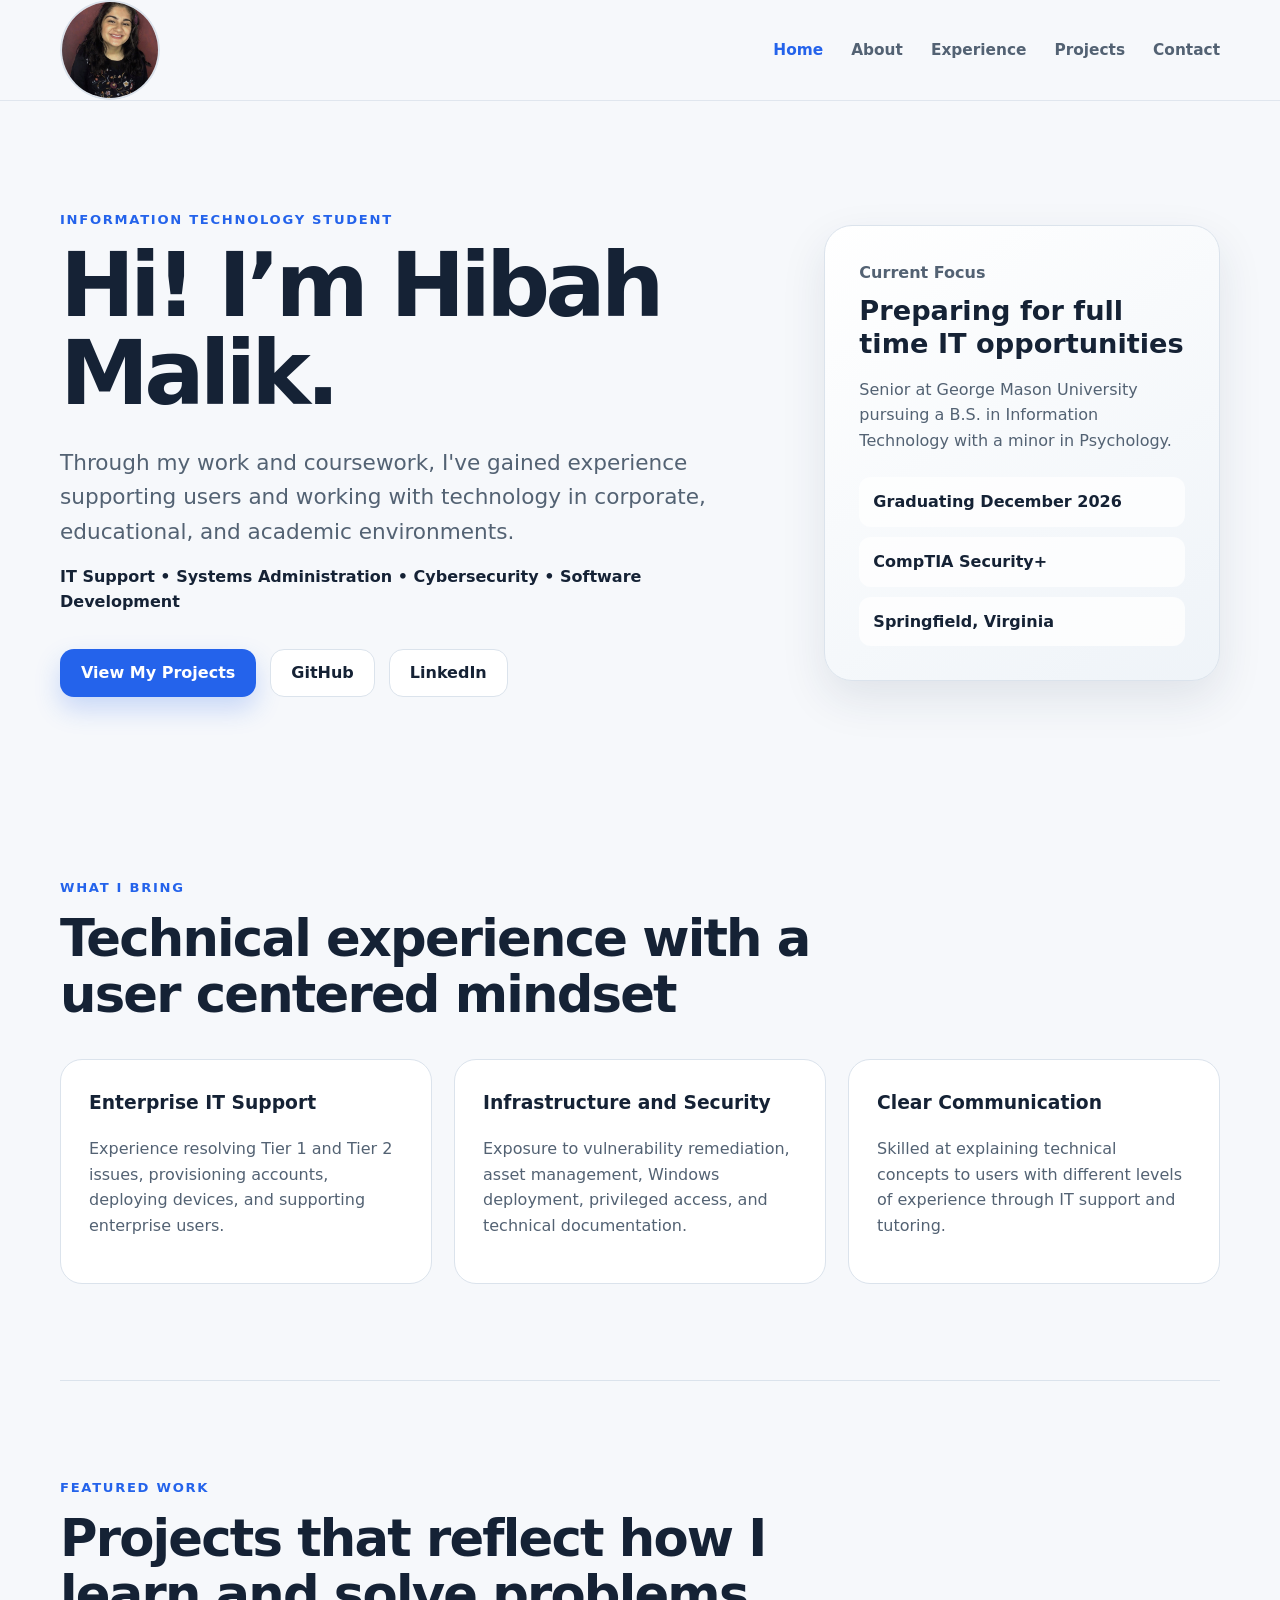
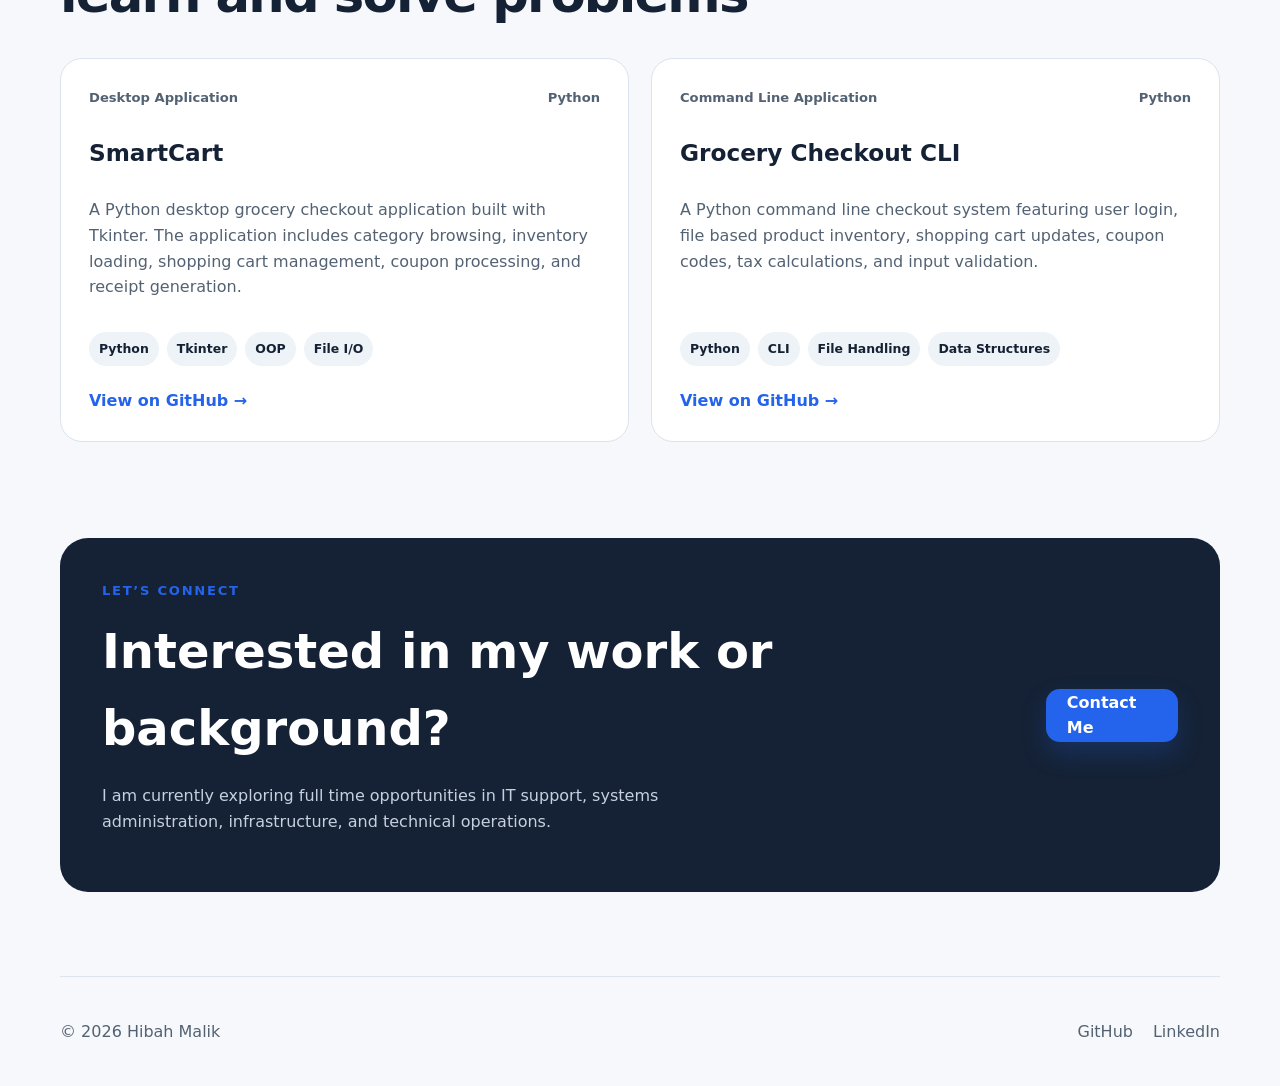
==== commit 9212525c: "Fix homepage favicon link" ====
--- a/index.html
+++ b/index.html
@@ -2,7 +2,11 @@
 <html lang="en">
 <head>
   <meta charset="UTF-8">
-  <meta name="viewport" content="width=device-width, initial-scale=1.0">
+
+  <meta
+    name="viewport"
+    content="width=device-width, initial-scale=1.0"
+  >
 
   <meta
     name="description"
@@ -11,10 +15,11 @@
 
   <title>Hibah Malik | IT Portfolio</title>
 
-      <link
-        rel="icon"
-        type="image/jpeg"
-        href="assets/images/logo.JPG"
+  <link
+    rel="icon"
+    type="image/jpeg"
+    href="assets/images/logo.JPG"
+  >
 
   <link rel="stylesheet" href="style.css">
 </head>
--- a/style.css
+++ b/style.css
@@ -1743,3 +1743,919 @@
   }
 
 }
+
+/* =========================================================
+   PROJECTS PAGE
+========================================================= */
+
+
+/* ---------------------------------------------------------
+   PROJECTS HERO
+--------------------------------------------------------- */
+
+.projects-hero {
+  max-width: 940px;
+
+  padding: 110px 0 100px;
+}
+
+.projects-hero .eyebrow {
+  margin-bottom: 16px;
+}
+
+.projects-hero h1 {
+  max-width: 900px;
+
+  margin: 0;
+
+  font-size: clamp(3.2rem, 7vw, 5.8rem);
+
+  line-height: 1;
+  letter-spacing: -0.055em;
+}
+
+.projects-intro {
+  max-width: 780px;
+
+  margin: 30px 0 0;
+
+  color: var(--text-secondary);
+
+  font-size: clamp(1.08rem, 2vw, 1.28rem);
+
+  line-height: 1.75;
+}
+
+
+/* ---------------------------------------------------------
+   PROJECT PAGE SECTIONS
+--------------------------------------------------------- */
+
+.projects-page-section {
+  padding: 110px 0;
+
+  border-top: 1px solid var(--border);
+}
+
+
+/* Section heading box */
+
+.projects-section-heading {
+  max-width: 820px;
+
+  margin-bottom: 52px;
+
+  padding: 28px 30px;
+
+  border: 1px solid var(--border);
+  border-left: 6px solid var(--accent);
+
+  border-radius: 18px;
+
+  background:
+    linear-gradient(
+      135deg,
+      var(--surface),
+      var(--surface-soft)
+    );
+}
+
+.projects-section-heading .eyebrow {
+  margin-bottom: 10px;
+
+  color: var(--accent);
+
+  font-size: 0.78rem;
+  font-weight: 850;
+
+  letter-spacing: 0.1em;
+
+  text-transform: uppercase;
+}
+
+.projects-section-heading h2 {
+  margin: 0;
+
+  color: #183b72;
+
+  font-size: clamp(2.1rem, 4vw, 3.5rem);
+
+  line-height: 1.1;
+  letter-spacing: -0.035em;
+}
+
+.projects-section-heading > p:not(.eyebrow) {
+  max-width: 700px;
+
+  margin: 17px 0 0;
+
+  color: var(--text-secondary);
+
+  font-size: 1.03rem;
+
+  line-height: 1.75;
+}
+
+
+/* ---------------------------------------------------------
+   PROJECT GRIDS
+--------------------------------------------------------- */
+
+.featured-project-grid,
+.projects-page-section .project-grid {
+  display: grid;
+
+  grid-template-columns:
+    repeat(2, minmax(0, 1fr));
+
+  gap: 28px;
+}
+
+.psych-project-grid {
+  display: grid;
+
+  grid-template-columns:
+    repeat(3, minmax(0, 1fr));
+
+  gap: 24px;
+}
+
+
+/* ---------------------------------------------------------
+   MAIN PROJECT CARDS
+--------------------------------------------------------- */
+
+.portfolio-project-card {
+  position: relative;
+
+  min-width: 0;
+  min-height: 420px;
+
+  padding: 32px;
+
+  border: 1px solid var(--border);
+
+  border-radius: 24px;
+
+  overflow: hidden;
+
+  display: flex;
+
+  flex-direction: column;
+
+  background: var(--surface);
+
+  box-shadow:
+    0 6px 20px rgba(31, 50, 81, 0.045);
+
+  transition:
+    transform 180ms ease,
+    box-shadow 180ms ease,
+    border-color 180ms ease;
+}
+
+
+/* Blue strip along top */
+
+.portfolio-project-card::before {
+  content: "";
+
+  position: absolute;
+
+  top: 0;
+  left: 0;
+
+  width: 100%;
+  height: 5px;
+
+  background: var(--accent);
+}
+
+
+.portfolio-project-card:hover {
+  transform: translateY(-5px);
+
+  border-color: rgba(36, 99, 235, 0.3);
+
+  box-shadow: var(--shadow);
+}
+
+
+/* Featured project variation */
+
+.featured-portfolio-project {
+  background:
+    linear-gradient(
+      145deg,
+      var(--surface),
+      rgba(238, 243, 248, 0.72)
+    );
+}
+
+
+/* ---------------------------------------------------------
+   PROJECT CARD TOP
+--------------------------------------------------------- */
+
+.project-card-top {
+  display: flex;
+
+  align-items: flex-start;
+  justify-content: space-between;
+
+  gap: 18px;
+}
+
+.project-category {
+  display: inline-block;
+
+  padding: 7px 11px;
+
+  border: 1px solid #d7e4f8;
+
+  border-radius: 999px;
+
+  background: #eef4ff;
+
+  color: #2457a6;
+
+  font-size: 0.75rem;
+  font-weight: 800;
+
+  letter-spacing: 0.06em;
+
+  line-height: 1.4;
+
+  text-transform: uppercase;
+}
+
+.project-number {
+  flex-shrink: 0;
+
+  color: var(--text-secondary);
+
+  font-size: 0.8rem;
+  font-weight: 800;
+}
+
+
+/* ---------------------------------------------------------
+   PROJECT TITLES
+--------------------------------------------------------- */
+
+.portfolio-project-card h3 {
+  width: fit-content;
+  max-width: 100%;
+
+  margin: 40px 0 18px;
+
+  padding: 11px 15px;
+
+  border-left: 4px solid var(--accent);
+
+  border-radius: 0 10px 10px 0;
+
+  background: #eef4ff;
+
+  color: #183b72;
+
+  font-size: 1.68rem;
+  font-weight: 850;
+
+  line-height: 1.25;
+
+  letter-spacing: -0.02em;
+}
+
+
+/* Main project description */
+
+.portfolio-project-card > p {
+  margin: 0 0 26px;
+
+  color: var(--text-secondary);
+
+  font-size: 0.97rem;
+
+  line-height: 1.8;
+}
+
+
+/* ---------------------------------------------------------
+   PROJECT HIGHLIGHT BOX
+   Used for UniTicket / SQL-style project features
+--------------------------------------------------------- */
+
+.project-highlight-list {
+  margin: 4px 0 26px;
+
+  padding: 15px;
+
+  border: 1px solid #e1e8f1;
+
+  border-radius: 14px;
+
+  display: flex;
+
+  flex-wrap: wrap;
+
+  gap: 8px;
+
+  background: #f7faff;
+}
+
+.project-highlight-list span {
+  padding: 8px 11px;
+
+  border: 1px solid #d8e4f2;
+
+  border-radius: 10px;
+
+  background: var(--surface);
+
+  color: #375271;
+
+  font-size: 0.76rem;
+  font-weight: 750;
+}
+
+
+/* ---------------------------------------------------------
+   EXPANDABLE PROJECT DETAILS
+--------------------------------------------------------- */
+
+.project-details {
+  margin: 6px 0 26px;
+
+  border: 1px solid #dfe6ef;
+
+  border-radius: 13px;
+
+  overflow: hidden;
+
+  background: #fafcff;
+}
+
+.project-details summary {
+  padding: 16px 18px;
+
+  background: #f3f7fc;
+
+  color: #2457a6;
+
+  font-size: 0.9rem;
+  font-weight: 800;
+
+  cursor: pointer;
+
+  user-select: none;
+}
+
+.project-details summary:hover {
+  background: #edf4fc;
+}
+
+.project-details summary::marker {
+  color: var(--accent);
+}
+
+.project-details[open] summary {
+  border-bottom: 1px solid #dfe6ef;
+
+  background: #edf4fc;
+}
+
+.project-details-content {
+  padding: 22px 19px 24px;
+}
+
+.project-details-content h4 {
+  margin: 0 0 9px;
+
+  color: #183b72;
+
+  font-size: 0.82rem;
+  font-weight: 850;
+
+  letter-spacing: 0.07em;
+
+  text-transform: uppercase;
+}
+
+.project-details-content h4:not(:first-child) {
+  margin-top: 26px;
+}
+
+.project-details-content p {
+  margin: 0;
+
+  color: var(--text-secondary);
+
+  font-size: 0.94rem;
+
+  line-height: 1.75;
+}
+
+.project-details-content p + p {
+  margin-top: 13px;
+}
+
+
+/* ---------------------------------------------------------
+   PROJECT TAGS
+--------------------------------------------------------- */
+
+.projects-page-section .project-tags,
+.psych-project-card .project-tags {
+  margin-top: auto;
+  margin-bottom: 25px;
+
+  padding-top: 18px;
+
+  display: flex;
+
+  flex-wrap: wrap;
+
+  gap: 9px;
+}
+
+.projects-page-section .project-tags span,
+.psych-project-card .project-tags span {
+  padding: 8px 12px;
+
+  border: 1px solid var(--border);
+
+  border-radius: 999px;
+
+  background: #f6f8fb;
+
+  color: #4d5d72;
+
+  font-size: 0.76rem;
+  font-weight: 750;
+}
+
+
+/* ---------------------------------------------------------
+   PROJECT ACTION BUTTONS
+--------------------------------------------------------- */
+
+.projects-page-section .project-links {
+  display: flex;
+
+  flex-wrap: wrap;
+
+  align-items: center;
+
+  gap: 12px;
+
+  margin-top: 2px;
+}
+
+
+/* GitHub / Paper / Report / Animation buttons */
+
+.portfolio-project-card .text-link,
+.psych-project-card .text-link {
+  display: inline-flex;
+
+  align-items: center;
+  justify-content: center;
+
+  width: fit-content;
+
+  min-height: 44px;
+
+  padding: 10px 18px;
+
+  border: 2px solid var(--accent);
+
+  border-radius: 11px;
+
+  background: var(--accent);
+
+  color: white;
+
+  font-size: 0.87rem;
+  font-weight: 800;
+
+  text-decoration: none;
+
+  box-shadow:
+    0 7px 17px rgba(36, 99, 235, 0.18);
+
+  transition:
+    transform 160ms ease,
+    background 160ms ease,
+    box-shadow 160ms ease;
+}
+
+.portfolio-project-card .text-link:hover,
+.psych-project-card .text-link:hover {
+  color: white;
+
+  transform: translateY(-2px);
+
+  background: var(--accent-dark);
+
+  box-shadow:
+    0 10px 22px rgba(36, 99, 235, 0.25);
+}
+
+
+/* ---------------------------------------------------------
+   IT RESEARCH CARDS
+--------------------------------------------------------- */
+
+.research-project-card {
+  min-height: 420px;
+
+  background:
+    linear-gradient(
+      180deg,
+      var(--surface) 0%,
+      #fbfdff 100%
+    );
+}
+
+.research-label {
+  display: inline-flex;
+
+  align-self: flex-start;
+
+  align-items: center;
+
+  padding: 7px 11px;
+
+  border: 1px solid #d7e4f8;
+
+  border-radius: 999px;
+
+  background: #eef4ff;
+
+  color: #2457a6;
+
+  font-size: 0.74rem;
+  font-weight: 800;
+
+  letter-spacing: 0.055em;
+
+  text-transform: uppercase;
+}
+
+.research-project-card h3 {
+  margin-top: 36px;
+}
+
+.research-subtitle {
+  margin: -5px 0 18px !important;
+
+  color: var(--text-primary) !important;
+
+  font-size: 0.9rem !important;
+  font-weight: 750;
+
+  line-height: 1.5 !important;
+}
+
+
+/* ---------------------------------------------------------
+   PSYCHOLOGY PROJECTS
+--------------------------------------------------------- */
+
+.psychology-projects-section {
+  padding-bottom: 110px;
+}
+
+.psych-project-card {
+  position: relative;
+
+  min-width: 0;
+  min-height: 460px;
+
+  padding: 29px;
+
+  border: 1px solid var(--border);
+
+  border-radius: 22px;
+
+  overflow: hidden;
+
+  display: flex;
+
+  flex-direction: column;
+
+  background: var(--surface);
+
+  box-shadow:
+    0 6px 20px rgba(31, 50, 81, 0.045);
+
+  transition:
+    transform 180ms ease,
+    box-shadow 180ms ease,
+    border-color 180ms ease;
+}
+
+
+/* Slightly different top strip for psychology */
+
+.psych-project-card::before {
+  content: "";
+
+  position: absolute;
+
+  top: 0;
+  left: 0;
+
+  width: 100%;
+  height: 5px;
+
+  background: #5577b5;
+}
+
+.psych-project-card:hover {
+  transform: translateY(-5px);
+
+  border-color: rgba(36, 99, 235, 0.3);
+
+  box-shadow: var(--shadow);
+}
+
+.psych-project-card h3 {
+  width: fit-content;
+  max-width: 100%;
+
+  margin: 34px 0 15px;
+
+  padding: 10px 13px;
+
+  border-left: 4px solid #5577b5;
+
+  border-radius: 0 9px 9px 0;
+
+  background: #f0f4fb;
+
+  color: #27456f;
+
+  font-size: 1.4rem;
+  font-weight: 850;
+
+  line-height: 1.3;
+}
+
+.psych-project-card > p {
+  margin: 0 0 22px;
+
+  color: var(--text-secondary);
+
+  font-size: 0.94rem;
+
+  line-height: 1.75;
+}
+
+.psych-project-card .research-subtitle {
+  margin-top: -5px !important;
+  margin-bottom: 18px !important;
+}
+
+
+/* ---------------------------------------------------------
+   WEB DEVELOPMENT PLACEHOLDER SECTION
+--------------------------------------------------------- */
+
+.web-projects-section {
+  min-height: 280px;
+}
+
+.web-projects-section .projects-section-heading {
+  margin-bottom: 0;
+}
+
+
+/* ---------------------------------------------------------
+   PROJECTS CLOSING SECTION
+--------------------------------------------------------- */
+
+.projects-closing {
+  margin-bottom: 84px;
+
+  padding: 58px;
+
+  border: 1px solid var(--border);
+
+  border-radius: 30px;
+
+  background:
+    linear-gradient(
+      145deg,
+      var(--surface),
+      var(--surface-soft)
+    );
+}
+
+.projects-closing .eyebrow {
+  margin-bottom: 16px;
+}
+
+.projects-closing h2 {
+  max-width: 760px;
+
+  margin: 0;
+
+  color: var(--text-primary);
+
+  font-size: clamp(2.1rem, 5vw, 3.8rem);
+
+  line-height: 1.08;
+  letter-spacing: -0.04em;
+}
+
+.projects-closing > p:not(.eyebrow) {
+  max-width: 700px;
+
+  margin: 22px 0 30px;
+
+  color: var(--text-secondary);
+
+  font-size: 1.03rem;
+
+  line-height: 1.75;
+}
+
+.projects-closing-actions {
+  display: flex;
+
+  flex-wrap: wrap;
+
+  gap: 12px;
+}
+
+
+/* =========================================================
+   PROJECTS PAGE TABLET
+========================================================= */
+
+@media (max-width: 900px) {
+
+  .featured-project-grid,
+  .projects-page-section .project-grid,
+  .psych-project-grid {
+    grid-template-columns: 1fr;
+  }
+
+  .portfolio-project-card,
+  .featured-portfolio-project,
+  .research-project-card,
+  .psych-project-card {
+    min-height: auto;
+  }
+
+}
+
+
+/* =========================================================
+   PROJECTS PAGE MOBILE
+========================================================= */
+
+@media (max-width: 720px) {
+
+  .projects-hero {
+    padding: 72px 0 70px;
+  }
+
+  .projects-hero h1 {
+    font-size: clamp(2.8rem, 13vw, 4rem);
+  }
+
+  .projects-intro {
+    margin-top: 24px;
+
+    font-size: 1rem;
+  }
+
+
+  /* Sections */
+
+  .projects-page-section {
+    padding: 78px 0;
+  }
+
+  .projects-section-heading {
+    margin-bottom: 34px;
+
+    padding: 22px 20px;
+
+    border-left-width: 5px;
+  }
+
+  .projects-section-heading h2 {
+    font-size: clamp(2rem, 10vw, 3rem);
+  }
+
+
+  /* Project cards */
+
+  .portfolio-project-card,
+  .psych-project-card {
+    padding: 24px;
+
+    border-radius: 20px;
+  }
+
+  .portfolio-project-card h3,
+  .psych-project-card h3 {
+    width: 100%;
+  }
+
+  .portfolio-project-card h3 {
+    margin-top: 34px;
+
+    font-size: 1.46rem;
+  }
+
+  .psych-project-card h3 {
+    font-size: 1.3rem;
+  }
+
+
+  /* Details */
+
+  .project-details summary {
+    padding: 15px 16px;
+  }
+
+  .project-details-content {
+    padding: 19px 16px 21px;
+  }
+
+
+  /* Action buttons */
+
+  .portfolio-project-card .text-link,
+  .psych-project-card .text-link {
+    width: 100%;
+
+    text-align: center;
+  }
+
+
+  /* Empty web section */
+
+  .web-projects-section {
+    min-height: 220px;
+  }
+
+
+  /* Closing */
+
+  .projects-closing {
+    padding: 38px 24px;
+
+    border-radius: 24px;
+  }
+
+  .projects-closing-actions {
+    align-items: stretch;
+
+    flex-direction: column;
+  }
+
+  .projects-closing-actions .button {
+    width: 100%;
+  }
+
+}
+
+
+/* =========================================================
+   PROJECTS PAGE SMALL MOBILE
+========================================================= */
+
+@media (max-width: 480px) {
+
+  .projects-hero {
+    padding-top: 58px;
+  }
+
+  .projects-hero h1 {
+    font-size: 2.6rem;
+  }
+
+  .portfolio-project-card,
+  .psych-project-card {
+    padding: 21px;
+  }
+
+  .project-card-top {
+    gap: 12px;
+  }
+
+  .project-category {
+    font-size: 0.7rem;
+  }
+
+  .project-highlight-list span {
+    font-size: 0.71rem;
+  }
+
+}
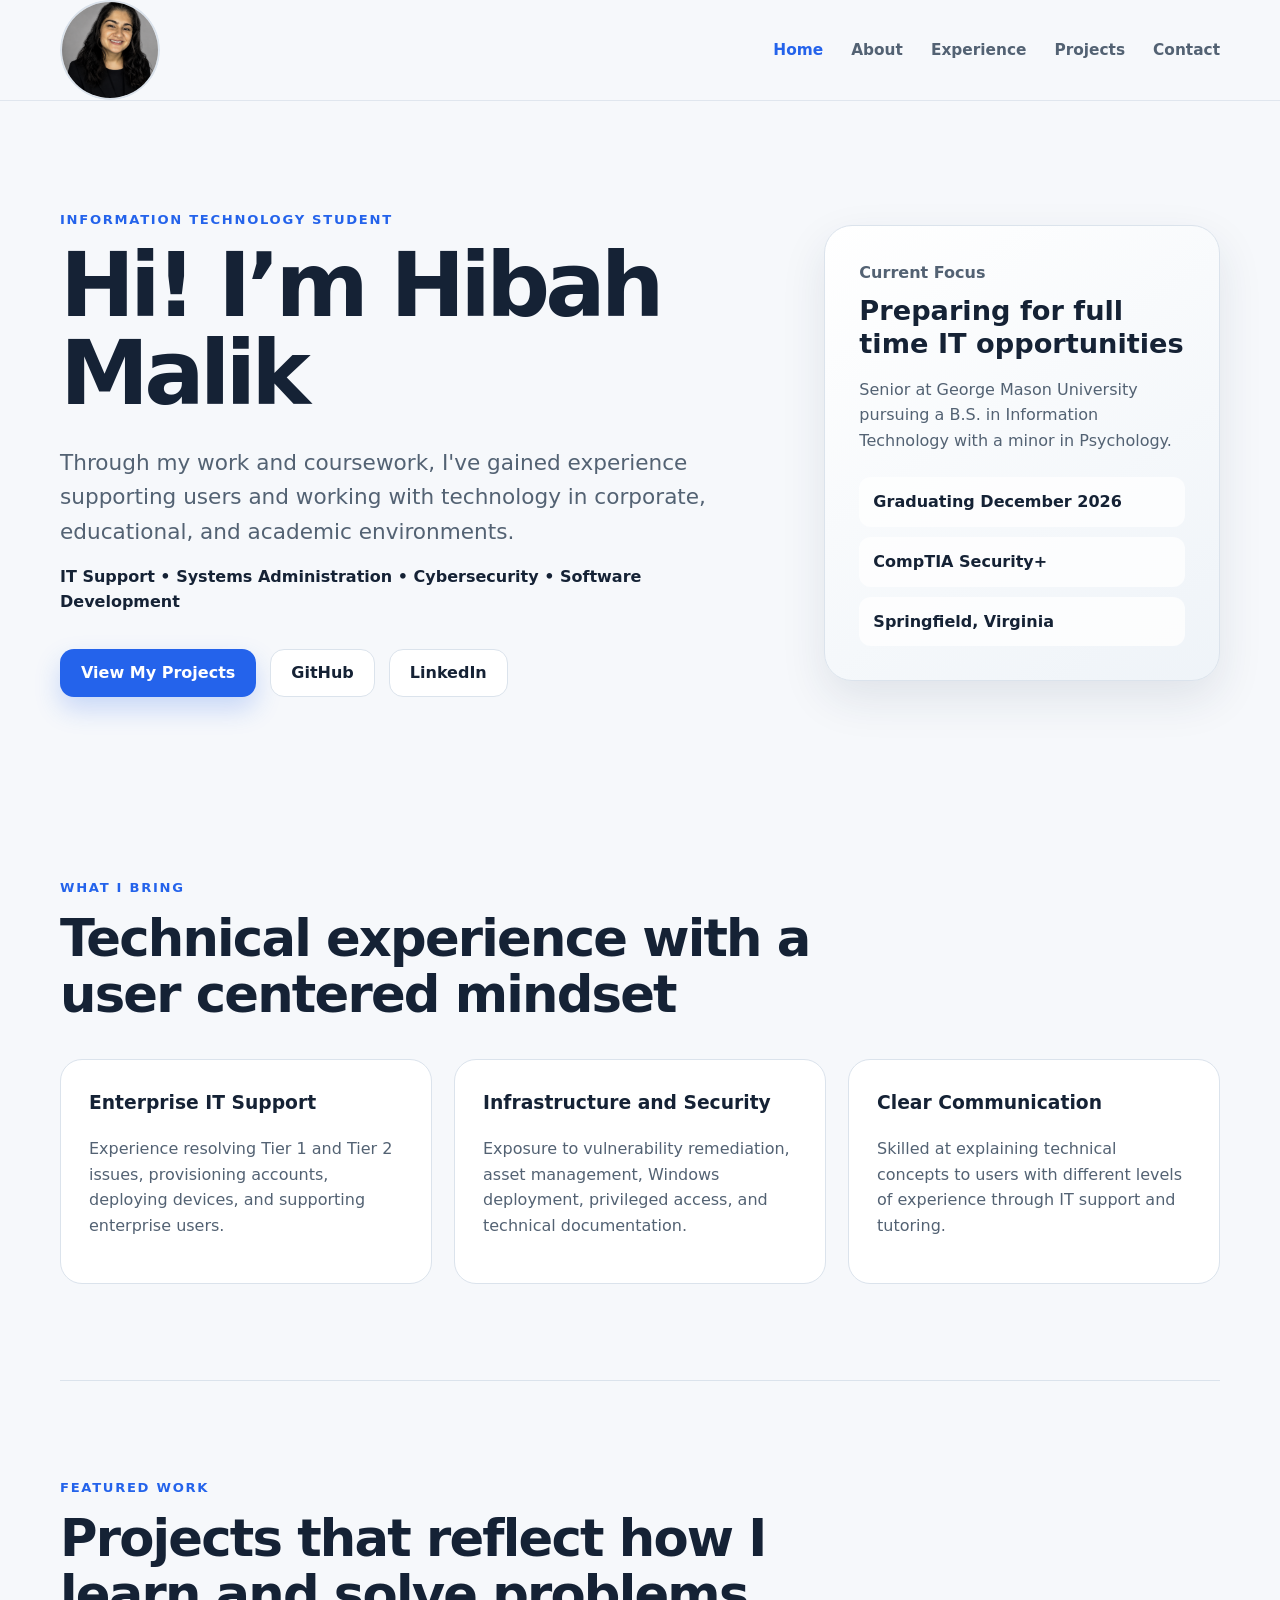
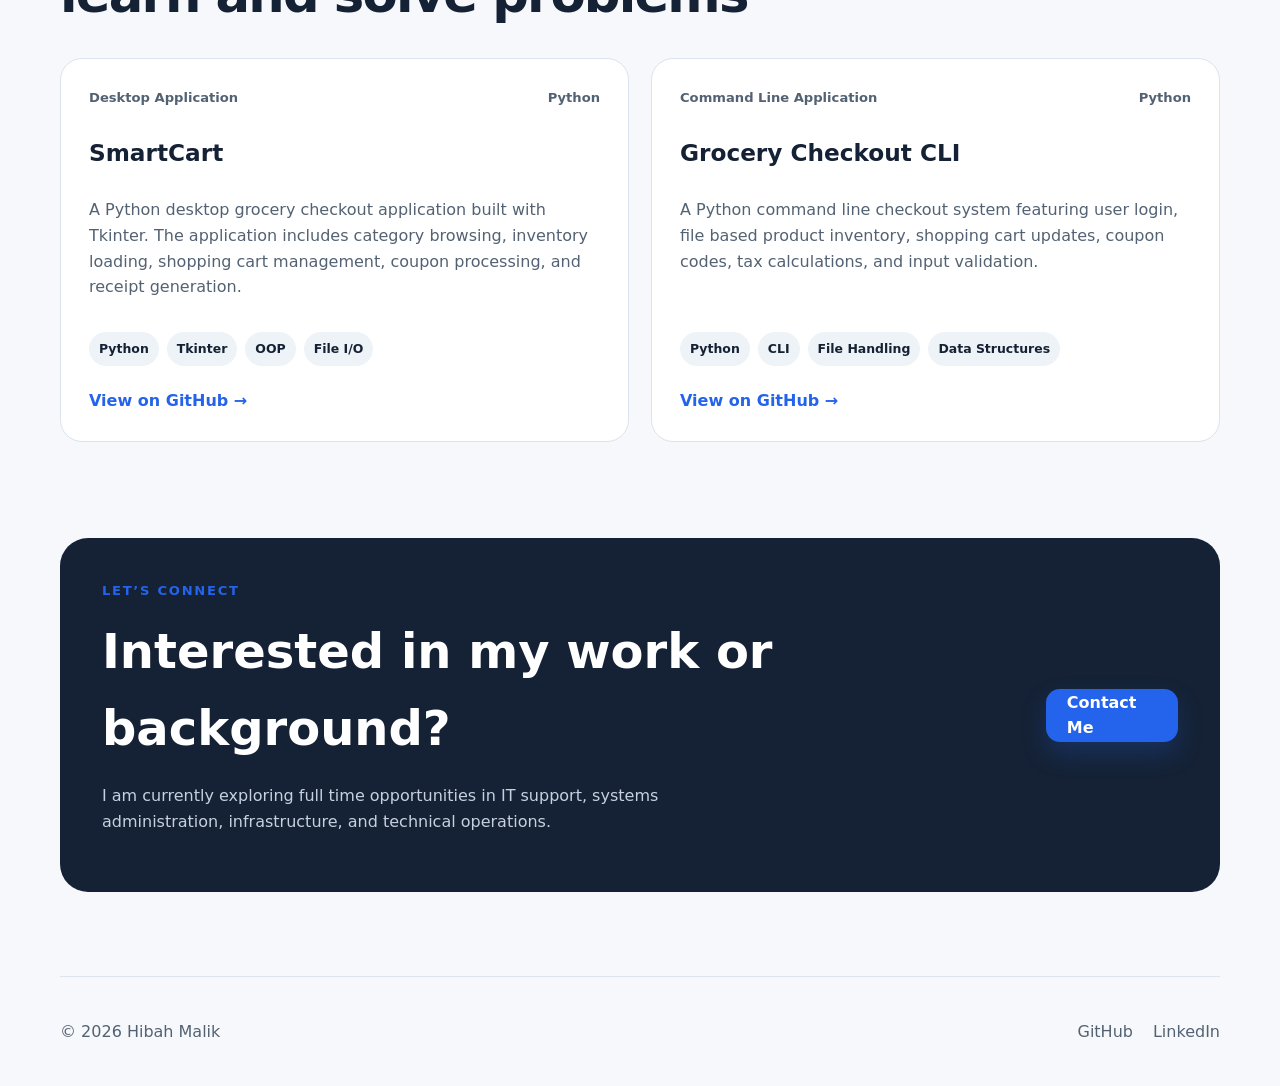
==== commit da202b7b: "Update portfolio pages and logo" ====
--- a/index.html
+++ b/index.html
@@ -18,17 +18,17 @@
   <link
     rel="icon"
     type="image/jpeg"
-    href="assets/images/logo.JPG"
+    href="assets/images/logo.png"
   >
 
-  <link rel="stylesheet" href="style.css">
+  <link rel="stylesheet" href="style.css?v=2">
 </head>
 
 <body>
   <header class="site-header">
     <nav class="navbar">
       <a href="index.html" class="logo">
-    <img src="assets/images/logo.JPG" alt="Hibah Malik logo">
+    <img src="assets/images/logo.png" alt="Hibah Malik logo">
 </a>
 
       <button
@@ -55,7 +55,7 @@
       <div class="hero-content">
         <p class="eyebrow">Information Technology Student</p>
 
-        <h1>Hi! I’m Hibah Malik.</h1>
+        <h1>Hi! I’m Hibah Malik</h1>
 
         <p class="hero-summary">
           Through my work and coursework, I've gained experience supporting users and working with technology in corporate, educational, and academic environments.
--- a/style.css
+++ b/style.css
@@ -2658,4 +2658,863 @@
     font-size: 0.71rem;
   }
 
+}
+
+/* =========================================================
+   EXPERIENCE PAGE
+========================================================= */
+
+
+/* ---------------------------------------------------------
+   HERO
+--------------------------------------------------------- */
+
+.experience-hero {
+  max-width: 980px;
+
+  padding: 110px 0 100px;
+}
+
+.experience-hero .eyebrow {
+  margin-bottom: 16px;
+}
+
+.experience-hero h1 {
+  max-width: 950px;
+
+  margin: 0;
+
+  font-size: clamp(3.1rem, 7vw, 5.7rem);
+
+  line-height: 1;
+
+  letter-spacing: -0.055em;
+}
+
+.experience-intro {
+  max-width: 780px;
+
+  margin: 30px 0 0;
+
+  color: var(--text-secondary);
+
+  font-size: clamp(1.08rem, 2vw, 1.28rem);
+
+  line-height: 1.75;
+}
+
+
+/* ---------------------------------------------------------
+   SECTIONS
+--------------------------------------------------------- */
+
+.experience-page-section {
+  padding: 108px 0;
+
+  border-top: 1px solid var(--border);
+}
+
+.experience-section-heading {
+  max-width: 820px;
+
+  margin-bottom: 52px;
+
+  padding: 28px 30px;
+
+  border: 1px solid var(--border);
+  border-left: 6px solid var(--accent);
+
+  border-radius: 18px;
+
+  background:
+    linear-gradient(
+      135deg,
+      var(--surface),
+      var(--surface-soft)
+    );
+}
+
+.experience-section-heading .eyebrow {
+  margin-bottom: 10px;
+}
+
+.experience-section-heading h2 {
+  margin: 0;
+
+  color: #183b72;
+
+  font-size: clamp(2.1rem, 4vw, 3.5rem);
+
+  line-height: 1.1;
+
+  letter-spacing: -0.035em;
+}
+
+.experience-section-heading > p:not(.eyebrow) {
+  max-width: 700px;
+
+  margin: 17px 0 0;
+
+  color: var(--text-secondary);
+
+  line-height: 1.75;
+}
+
+
+/* ---------------------------------------------------------
+   FEATURED EXPERIENCE
+--------------------------------------------------------- */
+
+.featured-experience-card {
+  position: relative;
+
+  margin-bottom: 38px;
+
+  padding: 40px;
+
+  border: 1px solid var(--border);
+
+  border-radius: 28px;
+
+  overflow: hidden;
+
+  background:
+    linear-gradient(
+      145deg,
+      var(--surface),
+      rgba(238, 243, 248, 0.65)
+    );
+
+  box-shadow:
+    0 8px 24px rgba(31, 50, 81, 0.055);
+}
+
+.featured-experience-card::before {
+  content: "";
+
+  position: absolute;
+
+  top: 0;
+  left: 0;
+
+  width: 100%;
+  height: 6px;
+
+  background: var(--accent);
+}
+
+.experience-card-header {
+  display: flex;
+
+  align-items: flex-start;
+  justify-content: space-between;
+
+  gap: 32px;
+}
+
+.experience-type {
+  display: inline-block;
+
+  padding: 7px 11px;
+
+  border: 1px solid #d7e4f8;
+
+  border-radius: 999px;
+
+  background: #eef4ff;
+
+  color: #2457a6;
+
+  font-size: 0.74rem;
+  font-weight: 800;
+
+  letter-spacing: 0.055em;
+
+  text-transform: uppercase;
+}
+
+.experience-card-header h3 {
+  margin: 24px 0 6px;
+
+  color: #183b72;
+
+  font-size: clamp(2rem, 4vw, 3rem);
+
+  line-height: 1.1;
+
+  letter-spacing: -0.035em;
+}
+
+.experience-role {
+  margin: 0;
+
+  color: var(--text-primary);
+
+  font-size: 1.08rem;
+
+  font-weight: 750;
+}
+
+.experience-date {
+  padding: 10px 14px;
+
+  border: 1px solid var(--border);
+
+  border-radius: 12px;
+
+  background: var(--surface);
+
+  color: var(--text-secondary);
+
+  font-size: 0.88rem;
+
+  font-weight: 750;
+}
+
+.experience-location {
+  margin: 12px 0 0;
+
+  color: var(--text-secondary);
+
+  font-size: 0.92rem;
+}
+
+.experience-summary {
+  max-width: 900px;
+
+  margin: 34px 0 40px;
+
+  color: var(--text-secondary);
+
+  font-size: 1.04rem;
+
+  line-height: 1.8;
+}
+
+
+/* ---------------------------------------------------------
+   FEATURE FOCUS GRID
+--------------------------------------------------------- */
+
+.experience-focus-grid {
+  display: grid;
+
+  grid-template-columns:
+    repeat(2, minmax(0, 1fr));
+
+  gap: 18px;
+}
+
+.experience-focus-card {
+  padding: 26px;
+
+  border: 1px solid var(--border);
+
+  border-radius: 18px;
+
+  background: var(--surface);
+}
+
+.focus-number {
+  color: var(--accent);
+
+  font-size: 0.78rem;
+
+  font-weight: 850;
+
+  letter-spacing: 0.08em;
+}
+
+.experience-focus-card h4 {
+  margin: 18px 0 12px;
+
+  color: #183b72;
+
+  font-size: 1.2rem;
+}
+
+.experience-focus-card p {
+  margin: 0;
+
+  color: var(--text-secondary);
+
+  line-height: 1.75;
+}
+
+.experience-focus-card p + p {
+  margin-top: 14px;
+}
+
+
+/* ---------------------------------------------------------
+   WHAT I LEARNED
+--------------------------------------------------------- */
+
+.experience-learned {
+  margin-top: 30px;
+
+  padding: 28px;
+
+  border-left: 5px solid var(--accent);
+
+  border-radius: 0 16px 16px 0;
+
+  background: #f5f8fd;
+}
+
+.experience-learned-label,
+.experience-detail-label {
+  margin: 0 0 14px !important;
+
+  color: #183b72 !important;
+
+  font-size: 0.82rem !important;
+
+  font-weight: 850;
+
+  letter-spacing: 0.07em;
+
+  text-transform: uppercase;
+}
+
+.experience-learned p {
+  margin: 0;
+
+  color: var(--text-secondary);
+
+  line-height: 1.75;
+}
+
+.experience-learned p + p {
+  margin-top: 14px;
+}
+
+
+/* ---------------------------------------------------------
+   FCPS DETAIL GRID
+--------------------------------------------------------- */
+
+.experience-two-column {
+  display: grid;
+
+  grid-template-columns:
+    repeat(2, minmax(0, 1fr));
+
+  gap: 20px;
+}
+
+.experience-detail-box {
+  padding: 28px;
+
+  border: 1px solid var(--border);
+
+  border-radius: 18px;
+
+  background: var(--surface);
+}
+
+.experience-detail-box p {
+  margin: 0;
+
+  color: var(--text-secondary);
+
+  line-height: 1.75;
+}
+
+.experience-detail-box p + p {
+  margin-top: 15px;
+}
+
+
+/* ---------------------------------------------------------
+   SKILL TAGS
+--------------------------------------------------------- */
+
+.experience-skill-tags {
+  margin-top: 28px;
+
+  display: flex;
+
+  flex-wrap: wrap;
+
+  gap: 9px;
+}
+
+.experience-skill-tags span {
+  padding: 8px 12px;
+
+  border: 1px solid var(--border);
+
+  border-radius: 999px;
+
+  background: #f6f8fb;
+
+  color: #4d5d72;
+
+  font-size: 0.76rem;
+
+  font-weight: 750;
+}
+
+
+/* ---------------------------------------------------------
+   OTHER EXPERIENCE
+--------------------------------------------------------- */
+
+.other-experience-grid {
+  display: grid;
+
+  grid-template-columns:
+    repeat(2, minmax(0, 1fr));
+
+  gap: 24px;
+}
+
+.other-experience-card {
+  position: relative;
+
+  padding: 30px;
+
+  border: 1px solid var(--border);
+
+  border-radius: 22px;
+
+  overflow: hidden;
+
+  display: flex;
+
+  flex-direction: column;
+
+  background: var(--surface);
+
+  transition:
+    transform 180ms ease,
+    box-shadow 180ms ease,
+    border-color 180ms ease;
+}
+
+.other-experience-card::before {
+  content: "";
+
+  position: absolute;
+
+  top: 0;
+  left: 0;
+
+  width: 100%;
+  height: 5px;
+
+  background: #5577b5;
+}
+
+.other-experience-card:hover {
+  transform: translateY(-4px);
+
+  border-color: rgba(36, 99, 235, 0.3);
+
+  box-shadow: var(--shadow);
+}
+
+.other-experience-top {
+  display: flex;
+
+  align-items: flex-start;
+  justify-content: space-between;
+
+  gap: 18px;
+}
+
+.other-date {
+  color: var(--text-secondary);
+
+  font-size: 0.8rem;
+
+  font-weight: 750;
+
+  text-align: right;
+}
+
+.other-experience-card h3 {
+  margin: 32px 0 6px;
+
+  color: #27456f;
+
+  font-size: 1.55rem;
+}
+
+.other-role {
+  margin: 0 0 24px !important;
+
+  color: var(--text-primary) !important;
+
+  font-weight: 750;
+}
+
+.other-experience-card > p {
+  margin: 0 0 16px;
+
+  color: var(--text-secondary);
+
+  line-height: 1.75;
+}
+
+.other-learned {
+  margin-top: 12px;
+
+  padding: 18px;
+
+  border-radius: 14px;
+
+  background: #f5f8fd;
+}
+
+.other-learned strong {
+  color: #183b72;
+
+  font-size: 0.82rem;
+
+  letter-spacing: 0.05em;
+
+  text-transform: uppercase;
+}
+
+.other-learned p {
+  margin: 10px 0 0;
+
+  color: var(--text-secondary);
+
+  line-height: 1.7;
+}
+
+.compact-experience-card {
+  min-height: auto;
+}
+
+
+/* ---------------------------------------------------------
+   EDUCATION AND CERTIFICATIONS
+--------------------------------------------------------- */
+
+.experience-education-grid {
+  display: grid;
+
+  grid-template-columns:
+    repeat(2, minmax(0, 1fr));
+
+  gap: 24px;
+}
+
+.experience-education-card,
+.experience-certifications-card {
+  padding: 34px;
+
+  border: 1px solid var(--border);
+
+  border-radius: 24px;
+
+  background: var(--surface);
+}
+
+.experience-education-card h3 {
+  margin: 30px 0 18px;
+
+  color: #183b72;
+
+  font-size: 1.7rem;
+}
+
+.experience-education-card p {
+  color: var(--text-secondary);
+
+  line-height: 1.7;
+}
+
+.education-main {
+  margin-bottom: 4px;
+
+  color: var(--text-primary) !important;
+
+  font-weight: 750;
+}
+
+.graduation-badge {
+  width: fit-content;
+
+  margin: 26px 0;
+
+  padding: 10px 14px;
+
+  border-radius: 12px;
+
+  background: #eef4ff;
+
+  color: #2457a6;
+
+  font-size: 0.86rem;
+
+  font-weight: 800;
+}
+
+.certification-item {
+  padding: 24px 0;
+
+  border-bottom: 1px solid var(--border);
+}
+
+.certification-item:first-of-type {
+  margin-top: 18px;
+}
+
+.certification-item:last-child {
+  padding-bottom: 0;
+
+  border-bottom: 0;
+}
+
+.certification-item h3 {
+  margin: 0 0 9px;
+
+  color: #183b72;
+
+  font-size: 1.2rem;
+}
+
+.certification-item p {
+  margin: 0;
+
+  color: var(--text-secondary);
+
+  line-height: 1.7;
+}
+
+
+/* ---------------------------------------------------------
+   SKILLS
+--------------------------------------------------------- */
+
+.skills-section {
+  padding-bottom: 112px;
+}
+
+.skills-category-grid {
+  display: grid;
+
+  grid-template-columns:
+    repeat(3, minmax(0, 1fr));
+
+  gap: 20px;
+}
+
+.skills-category-card {
+  padding: 26px;
+
+  border: 1px solid var(--border);
+
+  border-radius: 20px;
+
+  background: var(--surface);
+}
+
+.skill-number {
+  color: var(--accent);
+
+  font-size: 0.78rem;
+
+  font-weight: 850;
+
+  letter-spacing: 0.08em;
+}
+
+.skills-category-card h3 {
+  margin: 22px 0 20px;
+
+  color: #183b72;
+
+  font-size: 1.2rem;
+
+  line-height: 1.3;
+}
+
+.skills-list {
+  display: flex;
+
+  flex-wrap: wrap;
+
+  gap: 8px;
+}
+
+.skills-list span {
+  padding: 7px 10px;
+
+  border: 1px solid var(--border);
+
+  border-radius: 999px;
+
+  background: var(--surface-soft);
+
+  color: var(--text-primary);
+
+  font-size: 0.75rem;
+
+  font-weight: 700;
+}
+
+
+/* ---------------------------------------------------------
+   CLOSING
+--------------------------------------------------------- */
+
+.experience-closing {
+  margin-bottom: 84px;
+
+  padding: 58px;
+
+  border: 1px solid var(--border);
+
+  border-radius: 30px;
+
+  background:
+    linear-gradient(
+      145deg,
+      var(--surface),
+      var(--surface-soft)
+    );
+}
+
+.experience-closing h2 {
+  max-width: 760px;
+
+  margin: 0;
+
+  font-size: clamp(2.1rem, 5vw, 3.8rem);
+
+  line-height: 1.08;
+
+  letter-spacing: -0.04em;
+}
+
+.experience-closing > p:not(.eyebrow) {
+  max-width: 760px;
+
+  margin: 22px 0 0;
+
+  color: var(--text-secondary);
+
+  line-height: 1.75;
+}
+
+.experience-closing-actions {
+  margin-top: 32px;
+
+  display: flex;
+
+  flex-wrap: wrap;
+
+  gap: 12px;
+}
+
+
+/* =========================================================
+   TABLET
+========================================================= */
+
+@media (max-width: 900px) {
+
+  .experience-focus-grid,
+  .experience-two-column,
+  .other-experience-grid,
+  .experience-education-grid {
+    grid-template-columns: 1fr;
+  }
+
+  .skills-category-grid {
+    grid-template-columns:
+      repeat(2, minmax(0, 1fr));
+  }
+
+}
+
+
+/* =========================================================
+   MOBILE
+========================================================= */
+
+@media (max-width: 720px) {
+
+  .experience-hero {
+    padding: 72px 0 70px;
+  }
+
+  .experience-hero h1 {
+    font-size: clamp(2.7rem, 13vw, 4rem);
+  }
+
+  .experience-intro {
+    font-size: 1rem;
+  }
+
+  .experience-page-section {
+    padding: 78px 0;
+  }
+
+  .experience-section-heading {
+    margin-bottom: 34px;
+
+    padding: 22px 20px;
+  }
+
+  .featured-experience-card {
+    padding: 25px;
+
+    border-radius: 22px;
+  }
+
+  .experience-card-header {
+    flex-direction: column;
+  }
+
+  .experience-date {
+    width: fit-content;
+  }
+
+  .experience-focus-card,
+  .experience-detail-box {
+    padding: 22px;
+  }
+
+  .other-experience-card {
+    padding: 24px;
+  }
+
+  .other-experience-top {
+    flex-direction: column;
+  }
+
+  .other-date {
+    text-align: left;
+  }
+
+  .experience-education-card,
+  .experience-certifications-card {
+    padding: 26px;
+  }
+
+  .skills-category-grid {
+    grid-template-columns: 1fr;
+  }
+
+  .experience-closing {
+    padding: 38px 24px;
+
+    border-radius: 24px;
+  }
+
+  .experience-closing-actions {
+    flex-direction: column;
+  }
+
+  .experience-closing-actions .button {
+    width: 100%;
+  }
+
 }
